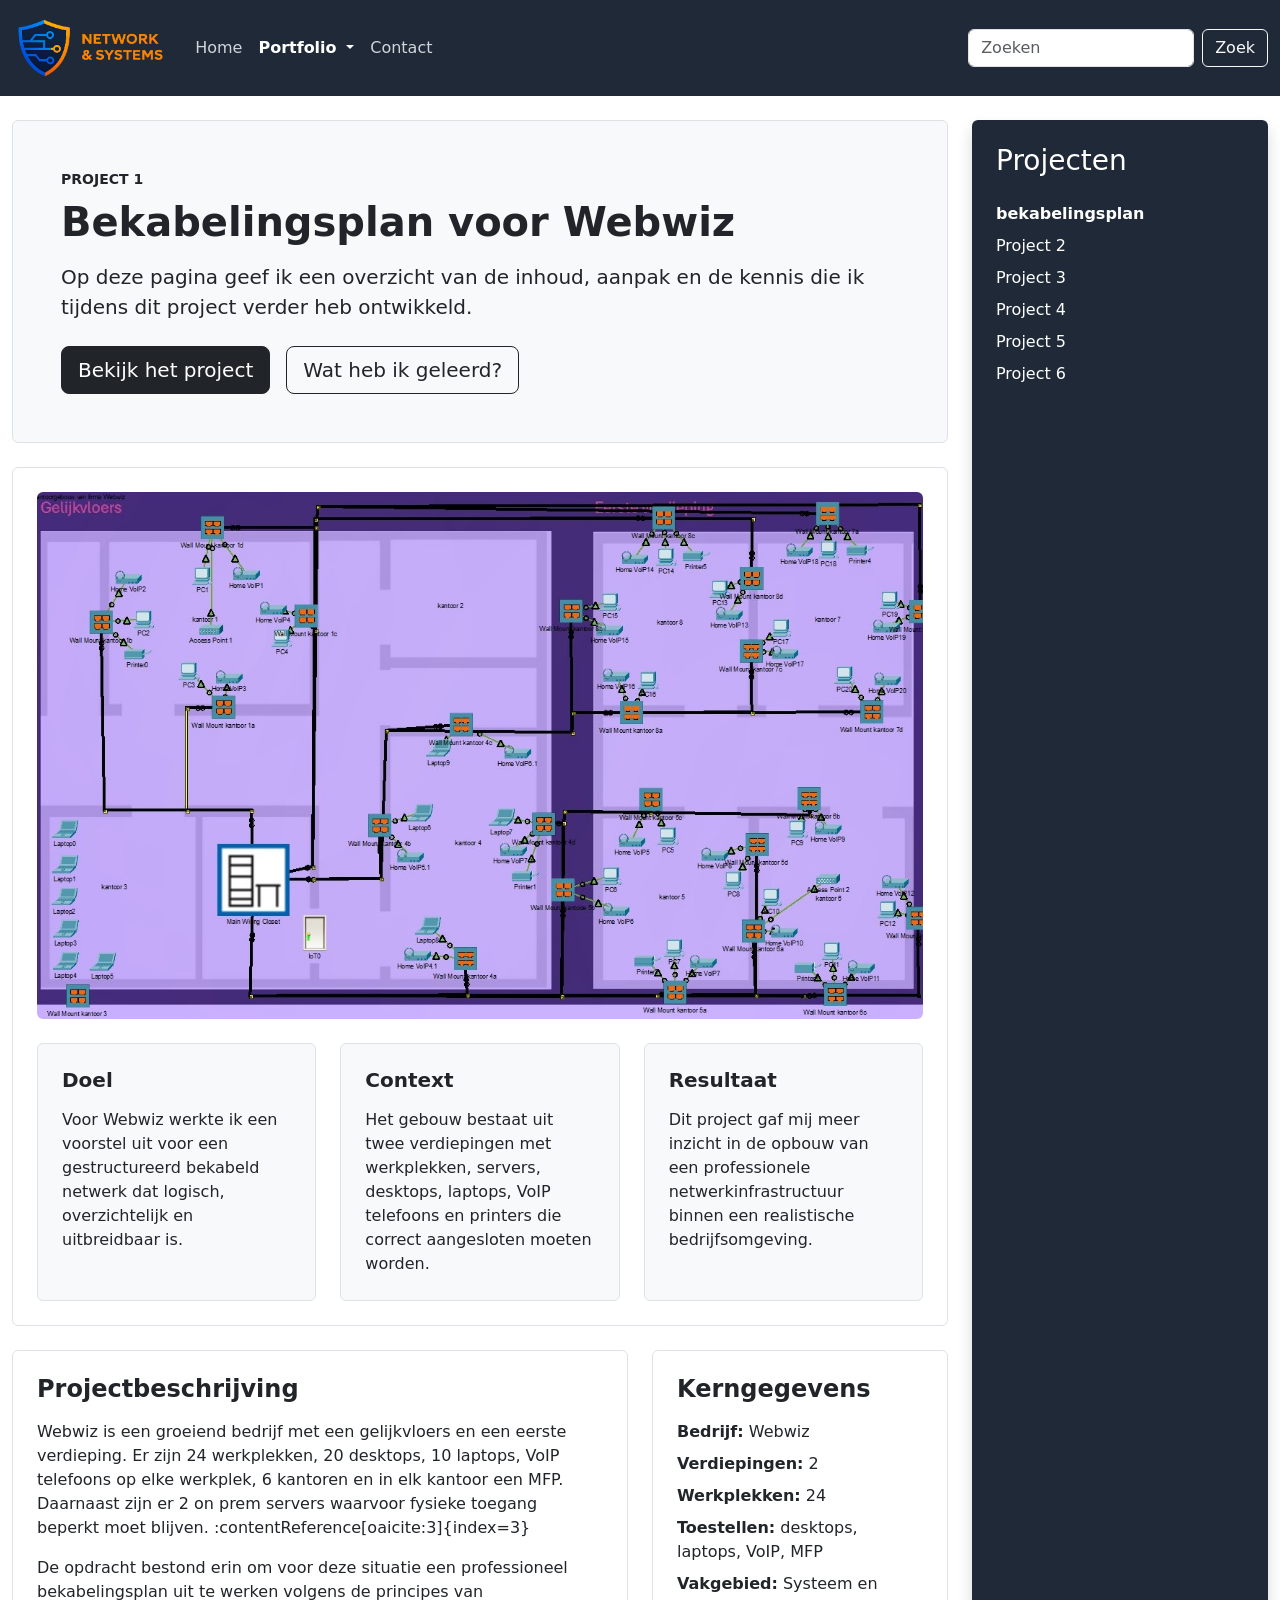
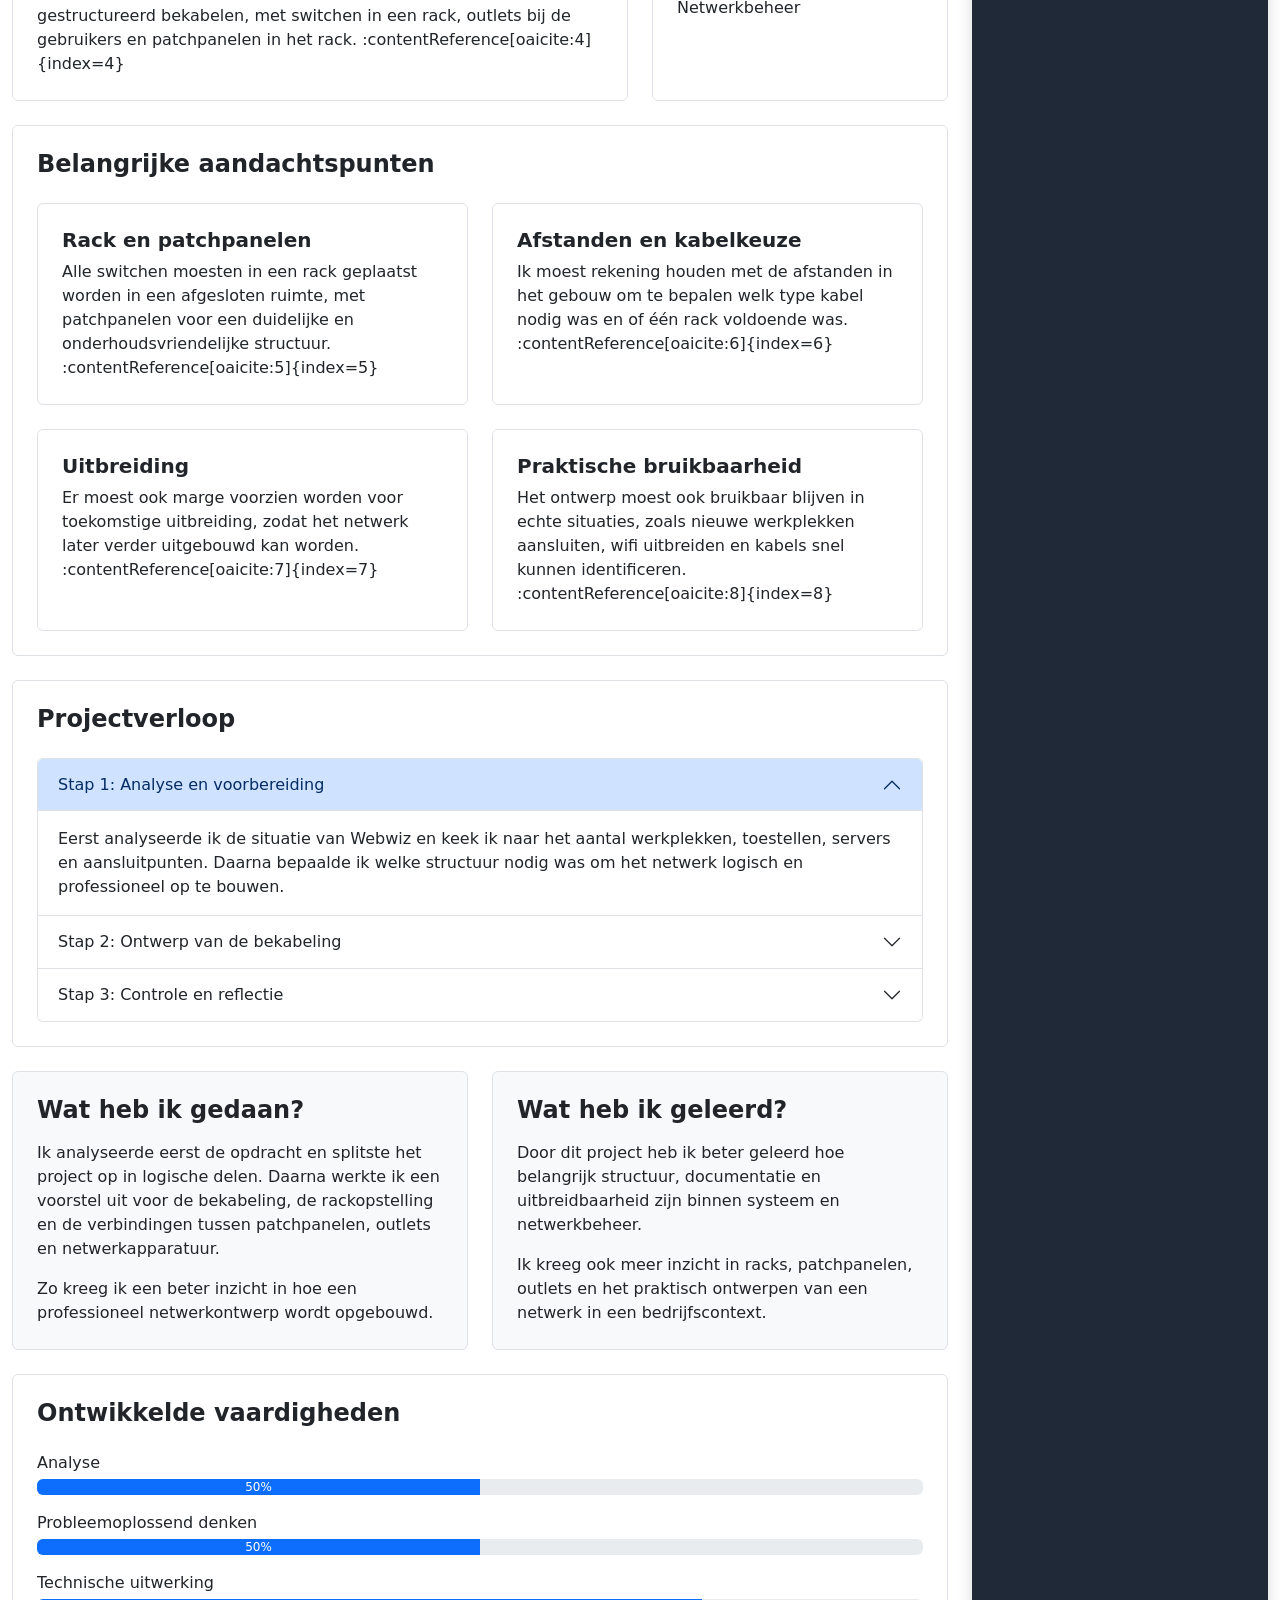
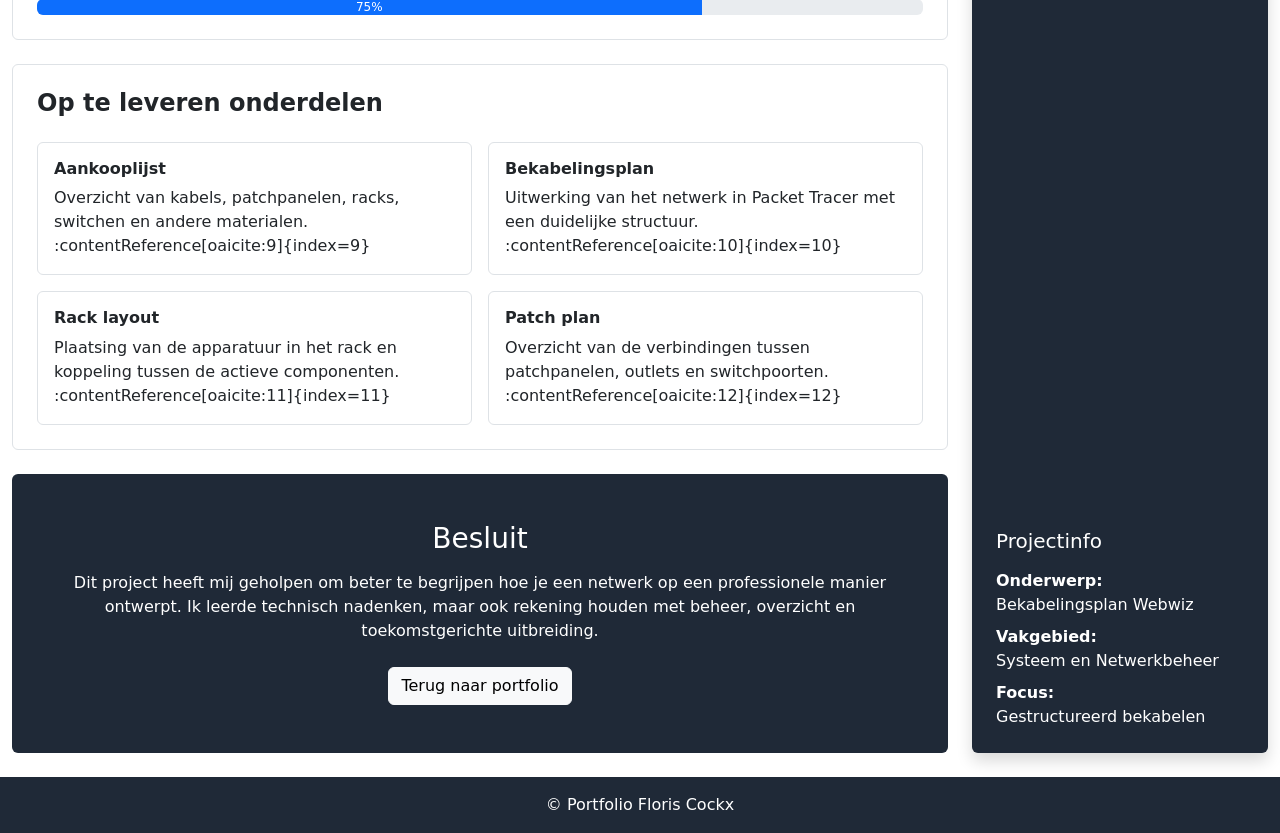
==== bekabelingsplan.html @ a11c2eed "aanpassingen" ====
<!DOCTYPE html>
<html lang="nl-BE">
    
<head>
  <!-- Required meta tags -->
  <meta charset="UTF-8">
  <!-- version egde --> 
  <meta http-equiv="X-UA-Compatible" content="IE=edge">
  <meta name="viewport" content="width=device-width, initial-scale=1.0">
  <title>bekabelingsplan | Portfolio Floris Cockx</title>
  <!--Reset css copy paste-->
  <link rel="stylesheet" href="css/reset.css">
  <!-- Bootstrap CSS -->
  <link href="https://cdn.jsdelivr.net/npm/bootstrap@5.3.3/dist/css/bootstrap.min.css" rel="stylesheet"
    integrity="sha384-QWTKZyjpPEjISv5WaRU9OFeRpok6YctnYmDr5pNlyT2bRjXh0JMhjY6hW+ALEwIH" crossorigin="anonymous">
  <!-- Bootstrap CSS icons: https://icons.getbootstrap.com/#usage -->
  <link rel="stylesheet" href="https://cdn.jsdelivr.net/npm/bootstrap-icons@1.11.3/font/bootstrap-icons.min.css">
  <!-- JavaScript: Bootstrap Bundle with Popper -->
  <script src="https://cdn.jsdelivr.net/npm/bootstrap@5.3.3/dist/js/bootstrap.bundle.min.js"
    integrity="sha384-YvpcrYf0tY3lHB60NNkmXc5s9fDVZLESaAA55NDzOxhy9GkcIdslK1eN7N6jIeHz" crossorigin="anonymous" defer>
  </script>
  <!-- script voor de huidige jaar -->
  <script src="Js/script.js" defer></script>
  <!-- eigen geschreven css voor jouw html-bestand -->
  <link rel="stylesheet" href="css/style.css">
</head>

<body>
  <header>
    <nav class="navbar navbar-expand-lg navbar-dark header-kleur">
      <section class="container-fluid">
        <a class="navbar-brand" href="index.html">
          <img src="assets/images/Logo.png" alt="Logo" height="70">
        </a>

        <button class="navbar-toggler" type="button" data-bs-toggle="collapse" data-bs-target="#hoofdnavigatie"
          aria-controls="hoofdnavigatie" aria-expanded="false" aria-label="Navigatie openen">
          <span class="navbar-toggler-icon"></span>
        </button>

        <section class="collapse navbar-collapse" id="hoofdnavigatie">
          <ul class="navbar-nav me-auto mb-2 mb-lg-0">
            <li class="nav-item">
              <a class="nav-link" href="index.html">Home</a>
            </li>

            <li class="nav-item dropdown">
              <a class="nav-link dropdown-toggle active" href="#" role="button" data-bs-toggle="dropdown"
                aria-expanded="false">
                Portfolio
              </a>
              <ul class="dropdown-menu">
                <li><a class="dropdown-item" href="portfolio.html">Alle projecten</a></li>
                <li><a class="dropdown-item active" aria-current="page" href="bekabelingsplan.html">bekabelingsplan</a></li>
                <li><a class="dropdown-item" href="project2.html">Project 2</a></li>
                <li><a class="dropdown-item" href="project3.html">Project 3</a></li>
                <li><a class="dropdown-item" href="project4.html">Project 4</a></li>
                <li><a class="dropdown-item" href="project5.html">Project 5</a></li>
                <li><a class="dropdown-item" href="project6.html">Project 6</a></li>
              </ul>
            </li>

            <li class="nav-item">
              <a class="nav-link" href="contact.html">Contact</a>
            </li>
          </ul>

          <form class="d-flex mt-3 mt-lg-0" role="search">
            <input class="form-control me-2" type="search" placeholder="Zoeken" aria-label="Zoeken">
            <button class="btn btn-outline-light" type="submit">Zoek</button>
          </form>
        </section>
      </section>
    </nav>
  </header>

  <main class="container-fluid py-4">
    <section class="row g-4 align-items-stretch">

      <section class="col-lg-9">

        <section class="bg-light rounded p-4 p-lg-5 mb-4 border">
          <p class="text-uppercase fw-semibold small mb-2">Project 1</p>
          <h1 class="display-6 fw-bold mb-3">Bekabelingsplan voor Webwiz</h1>
          <p class="lead mb-4">
            Op deze pagina geef ik een overzicht van de inhoud, aanpak en de kennis die ik tijdens dit project verder heb ontwikkeld.
          </p>

          <nav class="d-flex flex-wrap gap-3">
            <a href="#projectoverzicht" class="btn btn-dark btn-lg">Bekijk het project</a>
            <a href="#leerpunten" class="btn btn-outline-dark btn-lg">Wat heb ik geleerd?</a>
          </nav>
        </section>

        <section class="bg-white rounded p-4 mb-4 border" id="projectoverzicht">
          <img src="assets/images/bekabelingsplan.jpg" alt="Bekabelingsplan van project 1"
            class="img-fluid rounded w-100 mb-4 project-foto">

          <section class="row g-4">
            <article class="col-md-4">
              <section class="border rounded p-4 h-100 bg-light">
                <h2 class="h5 fw-bold mb-3">Doel</h2>
                <p class="mb-0">
                  Voor Webwiz werkte ik een voorstel uit voor een gestructureerd bekabeld netwerk dat logisch,
                  overzichtelijk en uitbreidbaar is.
                </p>
              </section>
            </article>

            <article class="col-md-4">
              <section class="border rounded p-4 h-100 bg-light">
                <h2 class="h5 fw-bold mb-3">Context</h2>
                <p class="mb-0">
                  Het gebouw bestaat uit twee verdiepingen met werkplekken, servers, desktops, laptops,
                  VoIP telefoons en printers die correct aangesloten moeten worden.
                </p>
              </section>
            </article>

            <article class="col-md-4">
              <section class="border rounded p-4 h-100 bg-light">
                <h2 class="h5 fw-bold mb-3">Resultaat</h2>
                <p class="mb-0">
                  Dit project gaf mij meer inzicht in de opbouw van een professionele netwerkinfrastructuur
                  binnen een realistische bedrijfsomgeving.
                </p>
              </section>
            </article>
          </section>
        </section>

        <section class="row g-4 mb-4">
          <article class="col-lg-8">
            <section class="bg-white rounded p-4 h-100 border">
              <h2 class="h4 fw-bold mb-3">Projectbeschrijving</h2>
              <p>
                Webwiz is een groeiend bedrijf met een gelijkvloers en een eerste verdieping. Er zijn 24 werkplekken,
                20 desktops, 10 laptops, VoIP telefoons op elke werkplek, 6 kantoren en in elk kantoor een MFP.
                Daarnaast zijn er 2 on prem servers waarvoor fysieke toegang beperkt moet blijven. :contentReference[oaicite:3]{index=3}
              </p>
              <p class="mb-0">
                De opdracht bestond erin om voor deze situatie een professioneel bekabelingsplan uit te werken volgens
                de principes van gestructureerd bekabelen, met switchen in een rack, outlets bij de gebruikers
                en patchpanelen in het rack. :contentReference[oaicite:4]{index=4}
              </p>
            </section>
          </article>

          <article class="col-lg-4">
            <section class="bg-white rounded p-4 h-100 border">
              <h2 class="h4 fw-bold mb-3">Kerngegevens</h2>
              <ul class="list-unstyled mb-0">
                <li class="mb-2"><strong>Bedrijf:</strong> Webwiz</li>
                <li class="mb-2"><strong>Verdiepingen:</strong> 2</li>
                <li class="mb-2"><strong>Werkplekken:</strong> 24</li>
                <li class="mb-2"><strong>Toestellen:</strong> desktops, laptops, VoIP, MFP</li>
                <li class="mb-0"><strong>Vakgebied:</strong> Systeem en Netwerkbeheer</li>
              </ul>
            </section>
          </article>
        </section>

        <section class="bg-white rounded p-4 mb-4 border">
          <h2 class="h4 fw-bold mb-4">Belangrijke aandachtspunten</h2>

          <section class="row g-4">
            <article class="col-md-6">
              <section class="border rounded p-4 h-100">
                <h3 class="h5 fw-bold">Rack en patchpanelen</h3>
                <p class="mb-0">
                  Alle switchen moesten in een rack geplaatst worden in een afgesloten ruimte,
                  met patchpanelen voor een duidelijke en onderhoudsvriendelijke structuur. :contentReference[oaicite:5]{index=5}
                </p>
              </section>
            </article>

            <article class="col-md-6">
              <section class="border rounded p-4 h-100">
                <h3 class="h5 fw-bold">Afstanden en kabelkeuze</h3>
                <p class="mb-0">
                  Ik moest rekening houden met de afstanden in het gebouw om te bepalen welk type kabel nodig was
                  en of één rack voldoende was. :contentReference[oaicite:6]{index=6}
                </p>
              </section>
            </article>

            <article class="col-md-6">
              <section class="border rounded p-4 h-100">
                <h3 class="h5 fw-bold">Uitbreiding</h3>
                <p class="mb-0">
                  Er moest ook marge voorzien worden voor toekomstige uitbreiding,
                  zodat het netwerk later verder uitgebouwd kan worden. :contentReference[oaicite:7]{index=7}
                </p>
              </section>
            </article>

            <article class="col-md-6">
              <section class="border rounded p-4 h-100">
                <h3 class="h5 fw-bold">Praktische bruikbaarheid</h3>
                <p class="mb-0">
                  Het ontwerp moest ook bruikbaar blijven in echte situaties, zoals nieuwe werkplekken aansluiten,
                  wifi uitbreiden en kabels snel kunnen identificeren. :contentReference[oaicite:8]{index=8}
                </p>
              </section>
            </article>
          </section>
        </section>

        <section class="bg-white rounded p-4 mb-4 border">
          <h2 class="h4 fw-bold mb-4">Projectverloop</h2>

          <section class="accordion" id="projectAccordion">
            <section class="accordion-item">
              <h3 class="accordion-header">
                <button class="accordion-button" type="button" data-bs-toggle="collapse" data-bs-target="#stap1"
                  aria-expanded="true" aria-controls="stap1">
                  Stap 1: Analyse en voorbereiding
                </button>
              </h3>
              <section id="stap1" class="accordion-collapse collapse show" data-bs-parent="#projectAccordion">
                <section class="accordion-body">
                  Eerst analyseerde ik de situatie van Webwiz en keek ik naar het aantal werkplekken,
                  toestellen, servers en aansluitpunten. Daarna bepaalde ik welke structuur nodig was
                  om het netwerk logisch en professioneel op te bouwen.
                </section>
              </section>
            </section>

            <section class="accordion-item">
              <h3 class="accordion-header">
                <button class="accordion-button collapsed" type="button" data-bs-toggle="collapse" data-bs-target="#stap2"
                  aria-expanded="false" aria-controls="stap2">
                  Stap 2: Ontwerp van de bekabeling
                </button>
              </h3>
              <section id="stap2" class="accordion-collapse collapse" data-bs-parent="#projectAccordion">
                <section class="accordion-body">
                  In deze fase werkte ik het bekabelingsplan uit met outlets bij de gebruikers,
                  patchpanelen in het rack en een logische indeling van de actieve componenten.
                  Daarbij hield ik rekening met afstanden, kabeltype en uitbreidbaarheid.
                </section>
              </section>
            </section>

            <section class="accordion-item">
              <h3 class="accordion-header">
                <button class="accordion-button collapsed" type="button" data-bs-toggle="collapse" data-bs-target="#stap3"
                  aria-expanded="false" aria-controls="stap3">
                  Stap 3: Controle en reflectie
                </button>
              </h3>
              <section id="stap3" class="accordion-collapse collapse" data-bs-parent="#projectAccordion">
                <section class="accordion-body">
                  Tot slot keek ik kritisch naar de haalbaarheid van het ontwerp:
                  is het netwerk overzichtelijk, eenvoudig te beheren en bruikbaar in een echte werkomgeving?
                  Zo leerde ik verder denken dan alleen de theorie.
                </section>
              </section>
            </section>
          </section>
        </section>

        <section class="row g-4 mb-4">
          <article class="col-md-6">
            <section class="bg-light rounded p-4 h-100 border">
              <h2 class="h4 fw-bold mb-3">Wat heb ik gedaan?</h2>
              <p>
                Ik analyseerde eerst de opdracht en splitste het project op in logische delen.
                Daarna werkte ik een voorstel uit voor de bekabeling, de rackopstelling
                en de verbindingen tussen patchpanelen, outlets en netwerkapparatuur.
              </p>
              <p class="mb-0">
                Zo kreeg ik een beter inzicht in hoe een professioneel netwerkontwerp wordt opgebouwd.
              </p>
            </section>
          </article>

          <article class="col-md-6" id="leerpunten">
            <section class="bg-light rounded p-4 h-100 border">
              <h2 class="h4 fw-bold mb-3">Wat heb ik geleerd?</h2>
              <p>
                Door dit project heb ik beter geleerd hoe belangrijk structuur,
                documentatie en uitbreidbaarheid zijn binnen systeem en netwerkbeheer.
              </p>
              <p class="mb-0">
                Ik kreeg ook meer inzicht in racks, patchpanelen, outlets
                en het praktisch ontwerpen van een netwerk in een bedrijfscontext.
              </p>
            </section>
          </article>
        </section>

        <section class="bg-white rounded p-4 mb-4 border">
          <h2 class="h4 fw-bold mb-4">Ontwikkelde vaardigheden</h2>

          <p class="mb-1">Analyse</p>
          <section class="progress mb-3" role="progressbar" aria-label="Analyse" aria-valuenow="75" aria-valuemin="0" aria-valuemax="100">
            <section class="progress-bar w-50">50%</section>
          </section>

          <p class="mb-1">Probleemoplossend denken</p>
          <section class="progress mb-3" role="progressbar" aria-label="Probleemoplossend denken" aria-valuenow="75" aria-valuemin="0" aria-valuemax="100">
            <section class="progress-bar w-50">50%</section>
          </section>

          <p class="mb-1">Technische uitwerking</p>
          <section class="progress mb-0" role="progressbar" aria-label="Technische uitwerking" aria-valuenow="75" aria-valuemin="0" aria-valuemax="100">
            <section class="progress-bar w-75">75%</section>
          </section>
        </section>

        <section class="bg-white rounded p-4 mb-4 border">
          <h2 class="h4 fw-bold mb-4">Op te leveren onderdelen</h2>

          <section class="row g-3">
            <article class="col-md-6">
              <section class="border rounded p-3 h-100">
                <h3 class="h6 fw-bold mb-2">Aankooplijst</h3>
                <p class="mb-0">Overzicht van kabels, patchpanelen, racks, switchen en andere materialen. :contentReference[oaicite:9]{index=9}</p>
              </section>
            </article>

            <article class="col-md-6">
              <section class="border rounded p-3 h-100">
                <h3 class="h6 fw-bold mb-2">Bekabelingsplan</h3>
                <p class="mb-0">Uitwerking van het netwerk in Packet Tracer met een duidelijke structuur. :contentReference[oaicite:10]{index=10}</p>
              </section>
            </article>

            <article class="col-md-6">
              <section class="border rounded p-3 h-100">
                <h3 class="h6 fw-bold mb-2">Rack layout</h3>
                <p class="mb-0">Plaatsing van de apparatuur in het rack en koppeling tussen de actieve componenten. :contentReference[oaicite:11]{index=11}</p>
              </section>
            </article>

            <article class="col-md-6">
              <section class="border rounded p-3 h-100">
                <h3 class="h6 fw-bold mb-2">Patch plan</h3>
                <p class="mb-0">Overzicht van de verbindingen tussen patchpanelen, outlets en switchpoorten. :contentReference[oaicite:12]{index=12}</p>
              </section>
            </article>
          </section>
        </section>

        <section class="header-kleur text-white rounded p-4 p-lg-5 text-center">
          <h2 class="h3 mb-3">Besluit</h2>
          <p class="mb-4">
            Dit project heeft mij geholpen om beter te begrijpen hoe je een netwerk op een professionele manier ontwerpt.
            Ik leerde technisch nadenken, maar ook rekening houden met beheer, overzicht en toekomstgerichte uitbreiding.
          </p>
          <a href="portfolio.html" class="btn btn-light">Terug naar portfolio</a>
        </section>

      </section>

      <aside class="col-lg-3">
        <section class="header-kleur text-white rounded p-4 h-100 shadow d-flex flex-column">
          <h2 class="h3 mb-4">Projecten</h2>

          <ul class="list-unstyled mb-4">
            <li class="mb-2"><a href="bekabelingsplan.html" class="text-white text-decoration-none fw-bold">bekabelingsplan</a></li>
            <li class="mb-2"><a href="project2.html" class="text-white text-decoration-none">Project 2</a></li>
            <li class="mb-2"><a href="project3.html" class="text-white text-decoration-none">Project 3</a></li>
            <li class="mb-2"><a href="project4.html" class="text-white text-decoration-none">Project 4</a></li>
            <li class="mb-2"><a href="project5.html" class="text-white text-decoration-none">Project 5</a></li>
            <li class="mb-0"><a href="project6.html" class="text-white text-decoration-none">Project 6</a></li>
          </ul>

          <section class="mt-auto">
            <h3 class="h5 mb-3">Projectinfo</h3>
            <p class="mb-2"><strong>Onderwerp:</strong><br>Bekabelingsplan Webwiz</p>
            <p class="mb-2"><strong>Vakgebied:</strong><br>Systeem en Netwerkbeheer</p>
            <p class="mb-0"><strong>Focus:</strong><br>Gestructureerd bekabelen</p>
          </section>
        </section>
      </aside>

    </section>
  </main>

  <footer class="header-kleur text-white text-center py-3">
    <p class="mb-0">&copy; <span id="year"></span> Portfolio Floris Cockx</p>
  </footer>
</body>
</html>
---- css/style.css ----
header{
    position: sticky;
    top: 0;
    z-index: 1000;
}

.header-kleur{
    background-color: #1f2937;
}

.navbar-nav .nav-link{
    color: #d1d5db;
}

.navbar-nav .nav-link:hover{
    color: #f59e0b;
}

.navbar-nav .nav-link.active{
    color: white;
    font-weight: 600;
}

.carousel-foto {
    height: 600px;
    width: 100%;
    object-fit: cover;
}

.card-img-top {
    height: 220px;
    object-fit: cover;
}
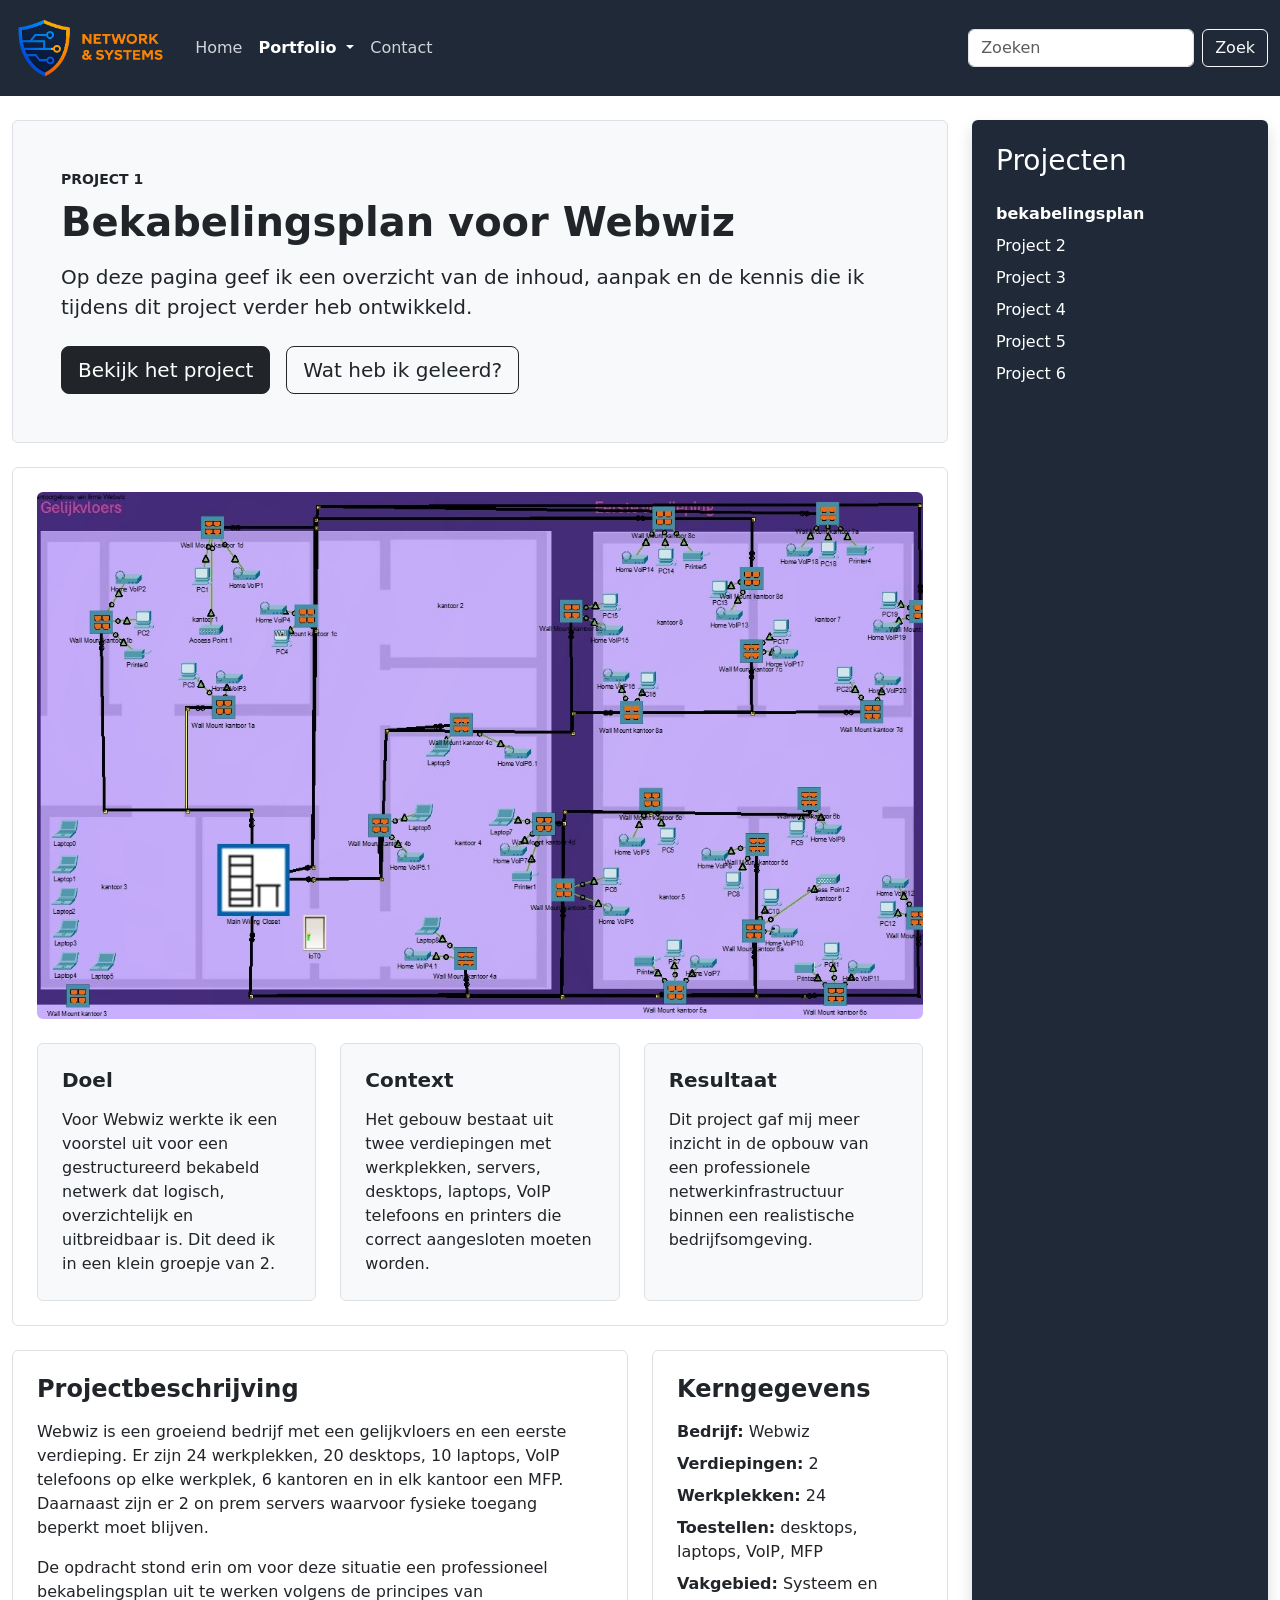
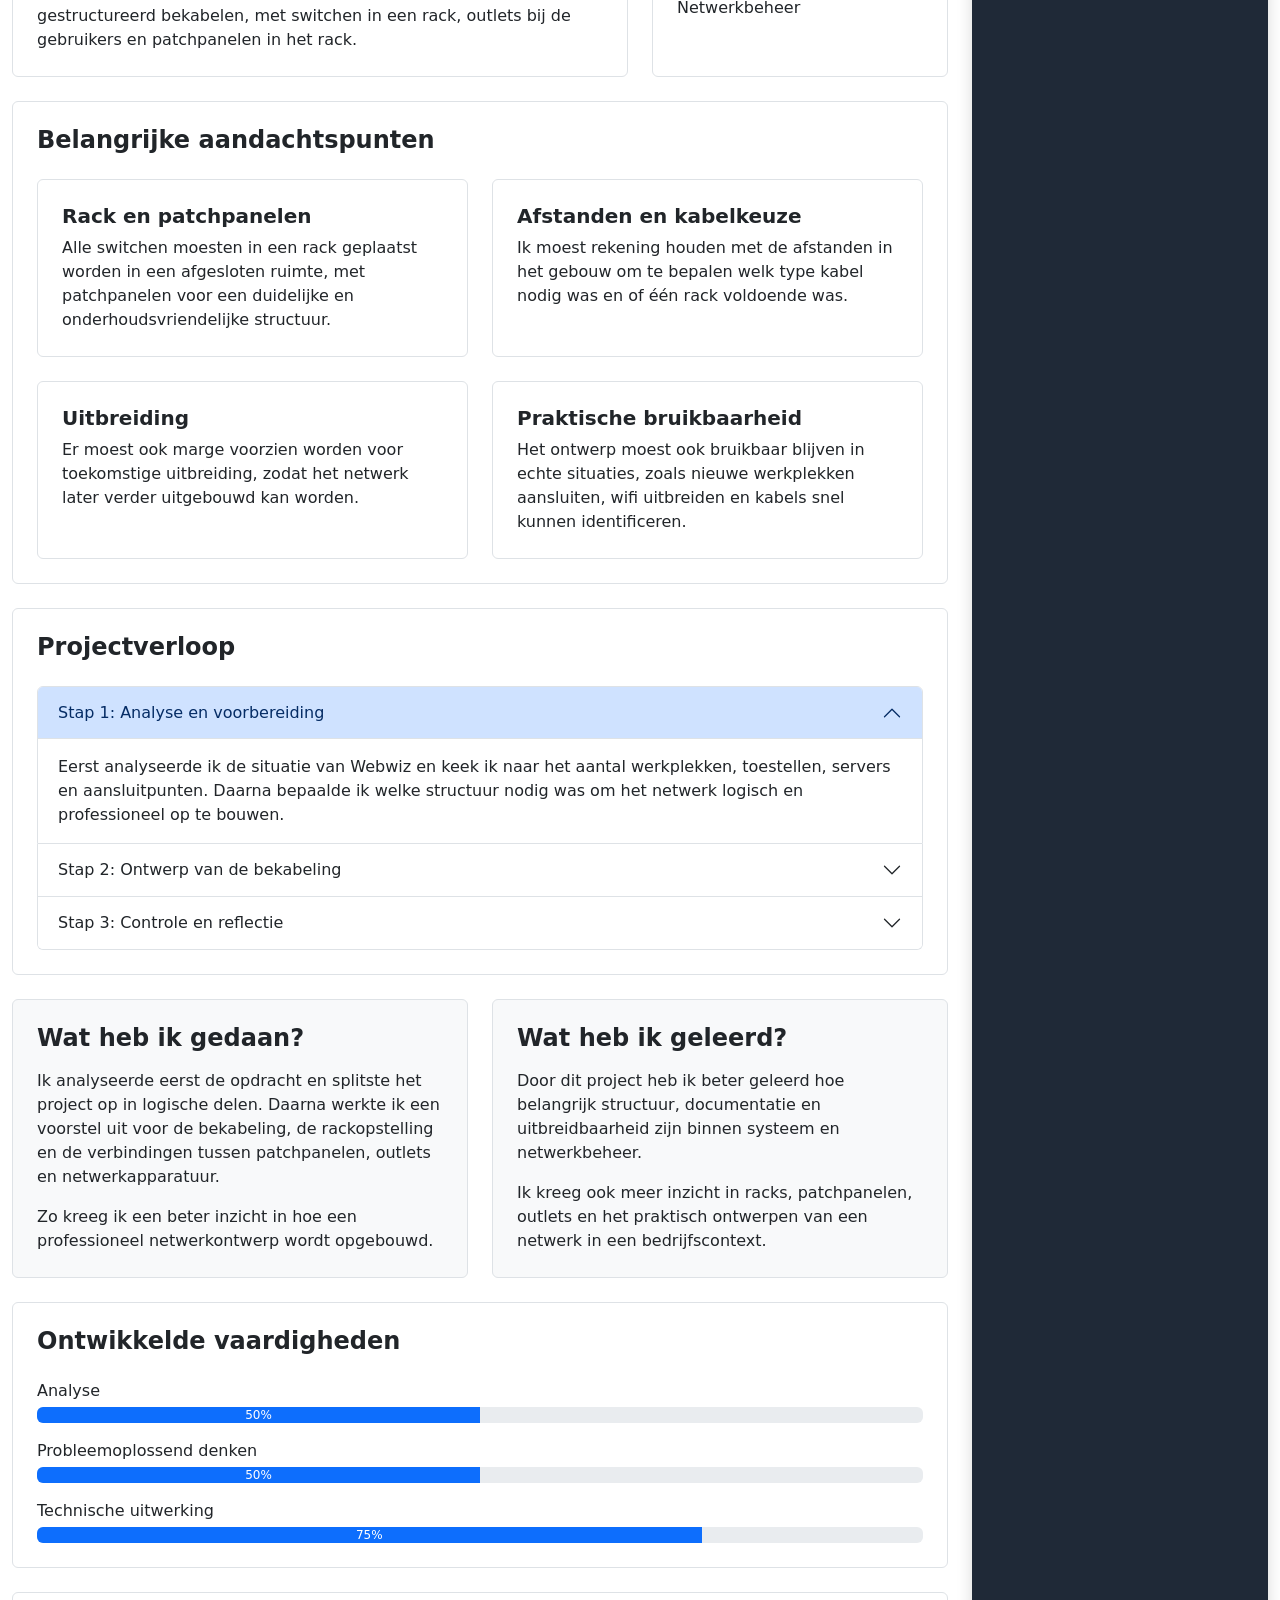
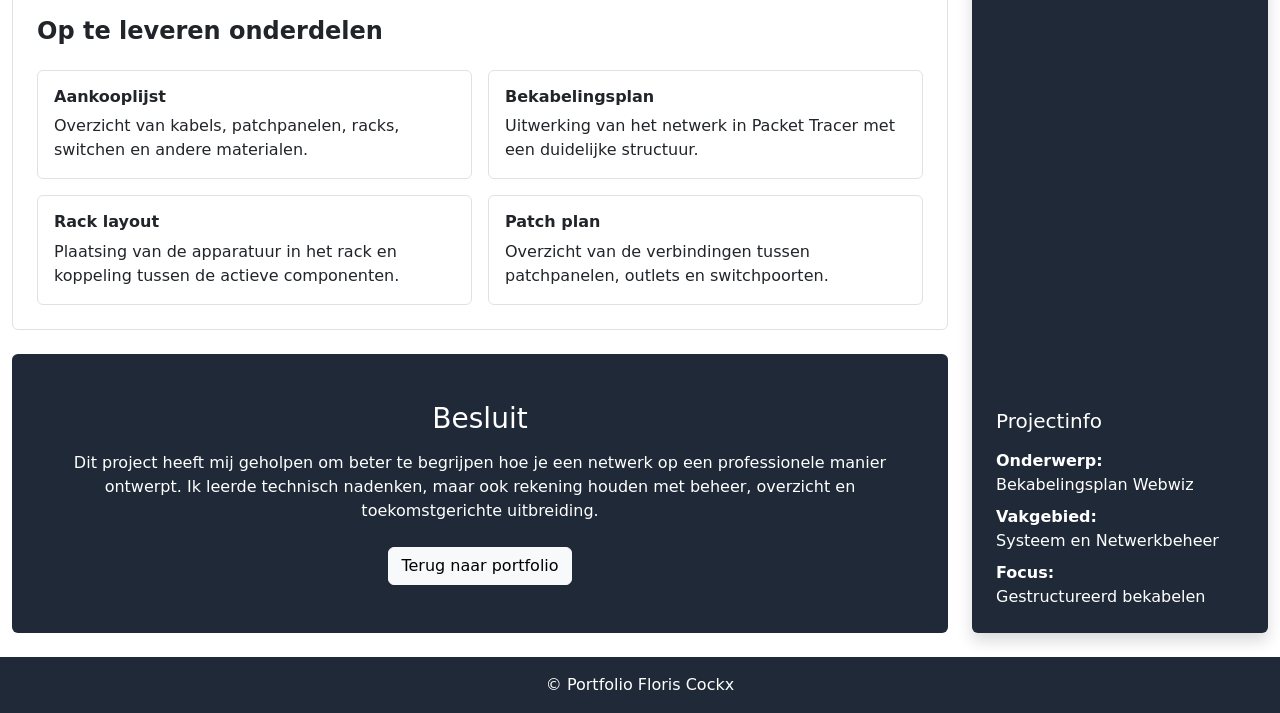
==== commit 1bcf3528: "laatste" ====
--- a/bekabelingsplan.html
+++ b/bekabelingsplan.html
@@ -2,385 +2,385 @@
 <html lang="nl-BE">
     
 <head>
-  <!-- Required meta tags -->
-  <meta charset="UTF-8">
-  <!-- version egde --> 
-  <meta http-equiv="X-UA-Compatible" content="IE=edge">
-  <meta name="viewport" content="width=device-width, initial-scale=1.0">
-  <title>bekabelingsplan | Portfolio Floris Cockx</title>
-  <!--Reset css copy paste-->
-  <link rel="stylesheet" href="css/reset.css">
-  <!-- Bootstrap CSS -->
-  <link href="https://cdn.jsdelivr.net/npm/bootstrap@5.3.3/dist/css/bootstrap.min.css" rel="stylesheet"
-    integrity="sha384-QWTKZyjpPEjISv5WaRU9OFeRpok6YctnYmDr5pNlyT2bRjXh0JMhjY6hW+ALEwIH" crossorigin="anonymous">
-  <!-- Bootstrap CSS icons: https://icons.getbootstrap.com/#usage -->
-  <link rel="stylesheet" href="https://cdn.jsdelivr.net/npm/bootstrap-icons@1.11.3/font/bootstrap-icons.min.css">
-  <!-- JavaScript: Bootstrap Bundle with Popper -->
-  <script src="https://cdn.jsdelivr.net/npm/bootstrap@5.3.3/dist/js/bootstrap.bundle.min.js"
-    integrity="sha384-YvpcrYf0tY3lHB60NNkmXc5s9fDVZLESaAA55NDzOxhy9GkcIdslK1eN7N6jIeHz" crossorigin="anonymous" defer>
-  </script>
-  <!-- script voor de huidige jaar -->
-  <script src="Js/script.js" defer></script>
-  <!-- eigen geschreven css voor jouw html-bestand -->
-  <link rel="stylesheet" href="css/style.css">
+    <!-- Required meta tags -->
+    <meta charset="UTF-8">
+    <!-- version egde --> 
+    <meta http-equiv="X-UA-Compatible" content="IE=edge">
+    <meta name="viewport" content="width=device-width, initial-scale=1.0">
+    <title>bekabelingsplan | Portfolio Floris Cockx</title>
+    <!--Reset css copy paste-->
+    <link rel="stylesheet" href="css/reset.css">
+    <!-- Bootstrap CSS -->
+    <link href="https://cdn.jsdelivr.net/npm/bootstrap@5.3.3/dist/css/bootstrap.min.css" rel="stylesheet"
+      integrity="sha384-QWTKZyjpPEjISv5WaRU9OFeRpok6YctnYmDr5pNlyT2bRjXh0JMhjY6hW+ALEwIH" crossorigin="anonymous">
+    <!-- Bootstrap CSS icons: https://icons.getbootstrap.com/#usage -->
+    <link rel="stylesheet" href="https://cdn.jsdelivr.net/npm/bootstrap-icons@1.11.3/font/bootstrap-icons.min.css">
+    <!-- JavaScript: Bootstrap Bundle with Popper -->
+    <script src="https://cdn.jsdelivr.net/npm/bootstrap@5.3.3/dist/js/bootstrap.bundle.min.js"
+      integrity="sha384-YvpcrYf0tY3lHB60NNkmXc5s9fDVZLESaAA55NDzOxhy9GkcIdslK1eN7N6jIeHz" crossorigin="anonymous" defer>
+    </script>
+    <!-- script voor de huidige jaar -->
+    <script src="Js/script.js" defer></script>
+    <!-- eigen geschreven css voor jouw html-bestand -->
+    <link rel="stylesheet" href="css/style.css">
 </head>
 
 <body>
-  <header>
-    <nav class="navbar navbar-expand-lg navbar-dark header-kleur">
-      <section class="container-fluid">
-        <a class="navbar-brand" href="index.html">
-          <img src="assets/images/Logo.png" alt="Logo" height="70">
-        </a>
-
-        <button class="navbar-toggler" type="button" data-bs-toggle="collapse" data-bs-target="#hoofdnavigatie"
-          aria-controls="hoofdnavigatie" aria-expanded="false" aria-label="Navigatie openen">
-          <span class="navbar-toggler-icon"></span>
-        </button>
-
-        <section class="collapse navbar-collapse" id="hoofdnavigatie">
-          <ul class="navbar-nav me-auto mb-2 mb-lg-0">
-            <li class="nav-item">
-              <a class="nav-link" href="index.html">Home</a>
-            </li>
-
-            <li class="nav-item dropdown">
-              <a class="nav-link dropdown-toggle active" href="#" role="button" data-bs-toggle="dropdown"
-                aria-expanded="false">
-                Portfolio
-              </a>
-              <ul class="dropdown-menu">
-                <li><a class="dropdown-item" href="portfolio.html">Alle projecten</a></li>
-                <li><a class="dropdown-item active" aria-current="page" href="bekabelingsplan.html">bekabelingsplan</a></li>
-                <li><a class="dropdown-item" href="project2.html">Project 2</a></li>
-                <li><a class="dropdown-item" href="project3.html">Project 3</a></li>
-                <li><a class="dropdown-item" href="project4.html">Project 4</a></li>
-                <li><a class="dropdown-item" href="project5.html">Project 5</a></li>
-                <li><a class="dropdown-item" href="project6.html">Project 6</a></li>
-              </ul>
-            </li>
-
-            <li class="nav-item">
-              <a class="nav-link" href="contact.html">Contact</a>
-            </li>
-          </ul>
-
-          <form class="d-flex mt-3 mt-lg-0" role="search">
-            <input class="form-control me-2" type="search" placeholder="Zoeken" aria-label="Zoeken">
-            <button class="btn btn-outline-light" type="submit">Zoek</button>
-          </form>
+    <header>
+      <nav class="navbar navbar-expand-lg navbar-dark header-kleur">
+        <section class="container-fluid">
+          <a class="navbar-brand" href="index.html">
+            <img src="assets/images/Logo.png" alt="Logo" height="70">
+          </a>
+
+          <button class="navbar-toggler" type="button" data-bs-toggle="collapse" data-bs-target="#hoofdnavigatie"
+            aria-controls="hoofdnavigatie" aria-expanded="false" aria-label="Navigatie openen">
+            <span class="navbar-toggler-icon"></span>
+          </button>
+
+          <section class="collapse navbar-collapse" id="hoofdnavigatie">
+            <ul class="navbar-nav me-auto mb-2 mb-lg-0">
+              <li class="nav-item">
+                <a class="nav-link" href="index.html">Home</a>
+              </li>
+
+              <li class="nav-item dropdown">
+                <a class="nav-link dropdown-toggle active" href="#" role="button" data-bs-toggle="dropdown"
+                  aria-expanded="false">
+                  Portfolio
+                </a>
+                <ul class="dropdown-menu">
+                  <li><a class="dropdown-item" href="portfolio.html">Alle projecten</a></li>
+                  <li><a class="dropdown-item active" aria-current="page" href="bekabelingsplan.html">Bekabelingsplan</a></li>
+                  <li><a class="dropdown-item" href="project2.html">Project 2</a></li>
+                  <li><a class="dropdown-item" href="project3.html">Project 3</a></li>
+                  <li><a class="dropdown-item" href="project4.html">Project 4</a></li>
+                  <li><a class="dropdown-item" href="project5.html">Project 5</a></li>
+                  <li><a class="dropdown-item" href="project6.html">Project 6</a></li>
+                </ul>
+              </li>
+
+              <li class="nav-item">
+                <a class="nav-link" href="contact.html">Contact</a>
+              </li>
+            </ul>
+
+            <form class="d-flex mt-3 mt-lg-0" role="search">
+              <input class="form-control me-2" type="search" placeholder="Zoeken" aria-label="Zoeken">
+              <button class="btn btn-outline-light" type="submit">Zoek</button>
+            </form>
+          </section>
         </section>
+      </nav>
+    </header>
+
+    <main class="container-fluid py-4">
+      <section class="row g-4 align-items-stretch">
+
+        <section class="col-lg-9">
+
+          <section class="bg-light rounded p-4 p-lg-5 mb-4 border">
+            <p class="text-uppercase fw-semibold small mb-2">Project 1</p>
+            <h1 class="display-6 fw-bold mb-3">Bekabelingsplan voor Webwiz</h1>
+            <p class="lead mb-4">
+              Op deze pagina geef ik een overzicht van de inhoud, aanpak en de kennis die ik tijdens dit project verder heb ontwikkeld.
+            </p>
+
+            <nav class="d-flex flex-wrap gap-3">
+              <a href="#projectoverzicht" class="btn btn-dark btn-lg">Bekijk het project</a>
+              <a href="#leerpunten" class="btn btn-outline-dark btn-lg">Wat heb ik geleerd?</a>
+            </nav>
+          </section>
+
+          <section class="bg-white rounded p-4 mb-4 border">
+            <img src="assets/images/bekabelingsplan.jpg" alt="Bekabelingsplan"
+              class="img-fluid rounded w-100 mb-4 project-foto">
+
+            <section class="row g-4" id="projectoverzicht">
+              <article class="col-md-4">
+                <section class="border rounded p-4 h-100 bg-light" >
+                  <h2 class="h5 fw-bold mb-3">Doel</h2>
+                  <p class="mb-0">
+                    Voor Webwiz werkte ik een voorstel uit voor een gestructureerd bekabeld netwerk dat logisch,
+                    overzichtelijk en uitbreidbaar is. Dit deed ik in een klein groepje van 2.
+                  </p>
+                </section>
+              </article>
+
+              <article class="col-md-4">
+                <section class="border rounded p-4 h-100 bg-light">
+                  <h2 class="h5 fw-bold mb-3">Context</h2>
+                  <p class="mb-0">
+                    Het gebouw bestaat uit twee verdiepingen met werkplekken, servers, desktops, laptops,
+                    VoIP telefoons en printers die correct aangesloten moeten worden.
+                  </p>
+                </section>
+              </article>
+
+              <article class="col-md-4">
+                <section class="border rounded p-4 h-100 bg-light">
+                  <h2 class="h5 fw-bold mb-3">Resultaat</h2>
+                  <p class="mb-0">
+                    Dit project gaf mij meer inzicht in de opbouw van een professionele netwerkinfrastructuur
+                    binnen een realistische bedrijfsomgeving.
+                  </p>
+                </section>
+              </article>
+            </section>
+          </section>
+
+          <section class="row g-4 mb-4">
+            <article class="col-lg-8">
+              <section class="bg-white rounded p-4 h-100 border">
+                <h2 class="h4 fw-bold mb-3">Projectbeschrijving</h2>
+                <p>
+                  Webwiz is een groeiend bedrijf met een gelijkvloers en een eerste verdieping. Er zijn 24 werkplekken,
+                  20 desktops, 10 laptops, VoIP telefoons op elke werkplek, 6 kantoren en in elk kantoor een MFP.
+                  Daarnaast zijn er 2 on prem servers waarvoor fysieke toegang beperkt moet blijven. 
+                </p>
+                <p class="mb-0">
+                  De opdracht stond erin om voor deze situatie een professioneel bekabelingsplan uit te werken volgens
+                  de principes van gestructureerd bekabelen, met switchen in een rack, outlets bij de gebruikers
+                  en patchpanelen in het rack. 
+                </p>
+              </section>
+            </article>
+
+            <article class="col-lg-4">
+              <section class="bg-white rounded p-4 h-100 border">
+                <h2 class="h4 fw-bold mb-3">Kerngegevens</h2>
+                <ul class="list-unstyled mb-0">
+                  <li class="mb-2"><strong>Bedrijf:</strong> Webwiz</li>
+                  <li class="mb-2"><strong>Verdiepingen:</strong> 2</li>
+                  <li class="mb-2"><strong>Werkplekken:</strong> 24</li>
+                  <li class="mb-2"><strong>Toestellen:</strong> desktops, laptops, VoIP, MFP</li>
+                  <li class="mb-0"><strong>Vakgebied:</strong> Systeem en Netwerkbeheer</li>
+                </ul>
+              </section>
+            </article>
+          </section>
+
+          <section class="bg-white rounded p-4 mb-4 border">
+            <h2 class="h4 fw-bold mb-4">Belangrijke aandachtspunten</h2>
+
+            <section class="row g-4">
+              <article class="col-md-6">
+                <section class="border rounded p-4 h-100">
+                  <h3 class="h5 fw-bold">Rack en patchpanelen</h3>
+                  <p class="mb-0">
+                    Alle switchen moesten in een rack geplaatst worden in een afgesloten ruimte,
+                    met patchpanelen voor een duidelijke en onderhoudsvriendelijke structuur.
+                  </p>
+                </section>
+              </article>
+
+              <article class="col-md-6">
+                <section class="border rounded p-4 h-100">
+                  <h3 class="h5 fw-bold">Afstanden en kabelkeuze</h3>
+                  <p class="mb-0">
+                    Ik moest rekening houden met de afstanden in het gebouw om te bepalen welk type kabel nodig was
+                    en of één rack voldoende was. 
+                  </p>
+                </section>
+              </article>
+
+              <article class="col-md-6">
+                <section class="border rounded p-4 h-100">
+                  <h3 class="h5 fw-bold">Uitbreiding</h3>
+                  <p class="mb-0">
+                    Er moest ook marge voorzien worden voor toekomstige uitbreiding,
+                    zodat het netwerk later verder uitgebouwd kan worden. 
+                  </p>
+                </section>
+              </article>
+
+              <article class="col-md-6">
+                <section class="border rounded p-4 h-100">
+                  <h3 class="h5 fw-bold">Praktische bruikbaarheid</h3>
+                  <p class="mb-0">
+                    Het ontwerp moest ook bruikbaar blijven in echte situaties, zoals nieuwe werkplekken aansluiten,
+                    wifi uitbreiden en kabels snel kunnen identificeren.
+                  </p>
+                </section>
+              </article>
+            </section>
+          </section>
+
+          <section class="bg-white rounded p-4 mb-4 border">
+            <h2 class="h4 fw-bold mb-4">Projectverloop</h2>
+
+            <section class="accordion" id="projectAccordion">
+              <section class="accordion-item">
+                <h3 class="accordion-header">
+                  <button class="accordion-button" type="button" data-bs-toggle="collapse" data-bs-target="#stap1"
+                    aria-expanded="true" aria-controls="stap1">
+                    Stap 1: Analyse en voorbereiding
+                  </button>
+                </h3>
+                <section id="stap1" class="accordion-collapse collapse show" data-bs-parent="#projectAccordion">
+                  <section class="accordion-body">
+                    Eerst analyseerde ik de situatie van Webwiz en keek ik naar het aantal werkplekken,
+                    toestellen, servers en aansluitpunten. Daarna bepaalde ik welke structuur nodig was
+                    om het netwerk logisch en professioneel op te bouwen.
+                  </section>
+                </section>
+              </section>
+
+              <section class="accordion-item">
+                <h3 class="accordion-header">
+                  <button class="accordion-button collapsed" type="button" data-bs-toggle="collapse" data-bs-target="#stap2"
+                    aria-expanded="false" aria-controls="stap2">
+                    Stap 2: Ontwerp van de bekabeling
+                  </button>
+                </h3>
+                <section id="stap2" class="accordion-collapse collapse" data-bs-parent="#projectAccordion">
+                  <section class="accordion-body">
+                    In deze fase werkte ik het bekabelingsplan uit met outlets bij de gebruikers,
+                    patchpanelen in het rack en een logische indeling van de actieve componenten.
+                    Daarbij hield ik rekening met afstanden, kabeltype en uitbreidbaarheid.
+                  </section>
+                </section>
+              </section>
+
+              <section class="accordion-item">
+                <h3 class="accordion-header">
+                  <button class="accordion-button collapsed" type="button" data-bs-toggle="collapse" data-bs-target="#stap3"
+                    aria-expanded="false" aria-controls="stap3">
+                    Stap 3: Controle en reflectie
+                  </button>
+                </h3>
+                <section id="stap3" class="accordion-collapse collapse" data-bs-parent="#projectAccordion">
+                  <section class="accordion-body">
+                    Tot slot keek ik kritisch naar de haalbaarheid van het ontwerp:
+                    is het netwerk overzichtelijk, eenvoudig te beheren en bruikbaar in een echte werkomgeving?
+                    Zo leerde ik verder denken dan alleen de theorie.
+                  </section>
+                </section>
+              </section>
+            </section>
+          </section>
+
+          <section class="row g-4 mb-4">
+            <article class="col-md-6">
+              <section class="bg-light rounded p-4 h-100 border">
+                <h2 class="h4 fw-bold mb-3">Wat heb ik gedaan?</h2>
+                <p>
+                  Ik analyseerde eerst de opdracht en splitste het project op in logische delen.
+                  Daarna werkte ik een voorstel uit voor de bekabeling, de rackopstelling
+                  en de verbindingen tussen patchpanelen, outlets en netwerkapparatuur.
+                </p>
+                <p class="mb-0">
+                  Zo kreeg ik een beter inzicht in hoe een professioneel netwerkontwerp wordt opgebouwd.
+                </p>
+              </section>
+            </article>
+
+            <article class="col-md-6" id="leerpunten">
+              <section class="bg-light rounded p-4 h-100 border">
+                <h2 class="h4 fw-bold mb-3">Wat heb ik geleerd?</h2>
+                <p>
+                  Door dit project heb ik beter geleerd hoe belangrijk structuur,
+                  documentatie en uitbreidbaarheid zijn binnen systeem en netwerkbeheer.
+                </p>
+                <p class="mb-0">
+                  Ik kreeg ook meer inzicht in racks, patchpanelen, outlets
+                  en het praktisch ontwerpen van een netwerk in een bedrijfscontext.
+                </p>
+              </section>
+            </article>
+          </section>
+
+          <section class="bg-white rounded p-4 mb-4 border">
+            <h2 class="h4 fw-bold mb-4">Ontwikkelde vaardigheden</h2>
+
+            <p class="mb-1">Analyse</p>
+            <section class="progress mb-3" role="progressbar" aria-label="Analyse" aria-valuenow="75" aria-valuemin="0" aria-valuemax="100">
+              <section class="progress-bar w-50">50%</section>
+            </section>
+
+            <p class="mb-1">Probleemoplossend denken</p>
+            <section class="progress mb-3" role="progressbar" aria-label="Probleemoplossend denken" aria-valuenow="75" aria-valuemin="0" aria-valuemax="100">
+              <section class="progress-bar w-50">50%</section>
+            </section>
+
+            <p class="mb-1">Technische uitwerking</p>
+            <section class="progress mb-0" role="progressbar" aria-label="Technische uitwerking" aria-valuenow="75" aria-valuemin="0" aria-valuemax="100">
+              <section class="progress-bar w-75">75%</section>
+            </section>
+          </section>
+
+          <section class="bg-white rounded p-4 mb-4 border">
+            <h2 class="h4 fw-bold mb-4">Op te leveren onderdelen</h2>
+
+            <section class="row g-3">
+              <article class="col-md-6">
+                <section class="border rounded p-3 h-100">
+                  <h3 class="h6 fw-bold mb-2">Aankooplijst</h3>
+                  <p class="mb-0">Overzicht van kabels, patchpanelen, racks, switchen en andere materialen.</p>
+                </section>
+              </article>
+
+              <article class="col-md-6">
+                <section class="border rounded p-3 h-100">
+                  <h3 class="h6 fw-bold mb-2">Bekabelingsplan</h3>
+                  <p class="mb-0">Uitwerking van het netwerk in Packet Tracer met een duidelijke structuur.</p>
+                </section>
+              </article>
+
+              <article class="col-md-6">
+                <section class="border rounded p-3 h-100">
+                  <h3 class="h6 fw-bold mb-2">Rack layout</h3>
+                  <p class="mb-0">Plaatsing van de apparatuur in het rack en koppeling tussen de actieve componenten.</p>
+                </section>
+              </article>
+
+              <article class="col-md-6">
+                <section class="border rounded p-3 h-100">
+                  <h3 class="h6 fw-bold mb-2">Patch plan</h3>
+                  <p class="mb-0">Overzicht van de verbindingen tussen patchpanelen, outlets en switchpoorten.</p>
+                </section>
+              </article>
+            </section>
+          </section>
+
+          <section class="header-kleur text-white rounded p-4 p-lg-5 text-center">
+            <h2 class="h3 mb-3">Besluit</h2>
+            <p class="mb-4">
+              Dit project heeft mij geholpen om beter te begrijpen hoe je een netwerk op een professionele manier ontwerpt.
+              Ik leerde technisch nadenken, maar ook rekening houden met beheer, overzicht en toekomstgerichte uitbreiding.
+            </p>
+            <a href="portfolio.html" class="btn btn-light">Terug naar portfolio</a>
+          </section>
+
+        </section>
+
+        <aside class="col-lg-3">
+          <section class="header-kleur text-white rounded p-4 h-100 shadow d-flex flex-column">
+            <h2 class="h3 mb-4">Projecten</h2>
+
+            <ul class="list-unstyled mb-4">
+              <li class="mb-2"><a href="bekabelingsplan.html" class="text-white text-decoration-none fw-bold">bekabelingsplan</a></li>
+              <li class="mb-2"><a href="project2.html" class="text-white text-decoration-none">Project 2</a></li>
+              <li class="mb-2"><a href="project3.html" class="text-white text-decoration-none">Project 3</a></li>
+              <li class="mb-2"><a href="project4.html" class="text-white text-decoration-none">Project 4</a></li>
+              <li class="mb-2"><a href="project5.html" class="text-white text-decoration-none">Project 5</a></li>
+              <li class="mb-0"><a href="project6.html" class="text-white text-decoration-none">Project 6</a></li>
+            </ul>
+
+            <section class="mt-auto">
+              <h3 class="h5 mb-3">Projectinfo</h3>
+              <p class="mb-2"><strong>Onderwerp:</strong><br>Bekabelingsplan Webwiz</p>
+              <p class="mb-2"><strong>Vakgebied:</strong><br>Systeem en Netwerkbeheer</p>
+              <p class="mb-0"><strong>Focus:</strong><br>Gestructureerd bekabelen</p>
+            </section>
+          </section>
+        </aside>
+
       </section>
-    </nav>
-  </header>
-
-  <main class="container-fluid py-4">
-    <section class="row g-4 align-items-stretch">
-
-      <section class="col-lg-9">
-
-        <section class="bg-light rounded p-4 p-lg-5 mb-4 border">
-          <p class="text-uppercase fw-semibold small mb-2">Project 1</p>
-          <h1 class="display-6 fw-bold mb-3">Bekabelingsplan voor Webwiz</h1>
-          <p class="lead mb-4">
-            Op deze pagina geef ik een overzicht van de inhoud, aanpak en de kennis die ik tijdens dit project verder heb ontwikkeld.
-          </p>
-
-          <nav class="d-flex flex-wrap gap-3">
-            <a href="#projectoverzicht" class="btn btn-dark btn-lg">Bekijk het project</a>
-            <a href="#leerpunten" class="btn btn-outline-dark btn-lg">Wat heb ik geleerd?</a>
-          </nav>
-        </section>
-
-        <section class="bg-white rounded p-4 mb-4 border" id="projectoverzicht">
-          <img src="assets/images/bekabelingsplan.jpg" alt="Bekabelingsplan van project 1"
-            class="img-fluid rounded w-100 mb-4 project-foto">
-
-          <section class="row g-4">
-            <article class="col-md-4">
-              <section class="border rounded p-4 h-100 bg-light">
-                <h2 class="h5 fw-bold mb-3">Doel</h2>
-                <p class="mb-0">
-                  Voor Webwiz werkte ik een voorstel uit voor een gestructureerd bekabeld netwerk dat logisch,
-                  overzichtelijk en uitbreidbaar is.
-                </p>
-              </section>
-            </article>
-
-            <article class="col-md-4">
-              <section class="border rounded p-4 h-100 bg-light">
-                <h2 class="h5 fw-bold mb-3">Context</h2>
-                <p class="mb-0">
-                  Het gebouw bestaat uit twee verdiepingen met werkplekken, servers, desktops, laptops,
-                  VoIP telefoons en printers die correct aangesloten moeten worden.
-                </p>
-              </section>
-            </article>
-
-            <article class="col-md-4">
-              <section class="border rounded p-4 h-100 bg-light">
-                <h2 class="h5 fw-bold mb-3">Resultaat</h2>
-                <p class="mb-0">
-                  Dit project gaf mij meer inzicht in de opbouw van een professionele netwerkinfrastructuur
-                  binnen een realistische bedrijfsomgeving.
-                </p>
-              </section>
-            </article>
-          </section>
-        </section>
-
-        <section class="row g-4 mb-4">
-          <article class="col-lg-8">
-            <section class="bg-white rounded p-4 h-100 border">
-              <h2 class="h4 fw-bold mb-3">Projectbeschrijving</h2>
-              <p>
-                Webwiz is een groeiend bedrijf met een gelijkvloers en een eerste verdieping. Er zijn 24 werkplekken,
-                20 desktops, 10 laptops, VoIP telefoons op elke werkplek, 6 kantoren en in elk kantoor een MFP.
-                Daarnaast zijn er 2 on prem servers waarvoor fysieke toegang beperkt moet blijven. :contentReference[oaicite:3]{index=3}
-              </p>
-              <p class="mb-0">
-                De opdracht bestond erin om voor deze situatie een professioneel bekabelingsplan uit te werken volgens
-                de principes van gestructureerd bekabelen, met switchen in een rack, outlets bij de gebruikers
-                en patchpanelen in het rack. :contentReference[oaicite:4]{index=4}
-              </p>
-            </section>
-          </article>
-
-          <article class="col-lg-4">
-            <section class="bg-white rounded p-4 h-100 border">
-              <h2 class="h4 fw-bold mb-3">Kerngegevens</h2>
-              <ul class="list-unstyled mb-0">
-                <li class="mb-2"><strong>Bedrijf:</strong> Webwiz</li>
-                <li class="mb-2"><strong>Verdiepingen:</strong> 2</li>
-                <li class="mb-2"><strong>Werkplekken:</strong> 24</li>
-                <li class="mb-2"><strong>Toestellen:</strong> desktops, laptops, VoIP, MFP</li>
-                <li class="mb-0"><strong>Vakgebied:</strong> Systeem en Netwerkbeheer</li>
-              </ul>
-            </section>
-          </article>
-        </section>
-
-        <section class="bg-white rounded p-4 mb-4 border">
-          <h2 class="h4 fw-bold mb-4">Belangrijke aandachtspunten</h2>
-
-          <section class="row g-4">
-            <article class="col-md-6">
-              <section class="border rounded p-4 h-100">
-                <h3 class="h5 fw-bold">Rack en patchpanelen</h3>
-                <p class="mb-0">
-                  Alle switchen moesten in een rack geplaatst worden in een afgesloten ruimte,
-                  met patchpanelen voor een duidelijke en onderhoudsvriendelijke structuur. :contentReference[oaicite:5]{index=5}
-                </p>
-              </section>
-            </article>
-
-            <article class="col-md-6">
-              <section class="border rounded p-4 h-100">
-                <h3 class="h5 fw-bold">Afstanden en kabelkeuze</h3>
-                <p class="mb-0">
-                  Ik moest rekening houden met de afstanden in het gebouw om te bepalen welk type kabel nodig was
-                  en of één rack voldoende was. :contentReference[oaicite:6]{index=6}
-                </p>
-              </section>
-            </article>
-
-            <article class="col-md-6">
-              <section class="border rounded p-4 h-100">
-                <h3 class="h5 fw-bold">Uitbreiding</h3>
-                <p class="mb-0">
-                  Er moest ook marge voorzien worden voor toekomstige uitbreiding,
-                  zodat het netwerk later verder uitgebouwd kan worden. :contentReference[oaicite:7]{index=7}
-                </p>
-              </section>
-            </article>
-
-            <article class="col-md-6">
-              <section class="border rounded p-4 h-100">
-                <h3 class="h5 fw-bold">Praktische bruikbaarheid</h3>
-                <p class="mb-0">
-                  Het ontwerp moest ook bruikbaar blijven in echte situaties, zoals nieuwe werkplekken aansluiten,
-                  wifi uitbreiden en kabels snel kunnen identificeren. :contentReference[oaicite:8]{index=8}
-                </p>
-              </section>
-            </article>
-          </section>
-        </section>
-
-        <section class="bg-white rounded p-4 mb-4 border">
-          <h2 class="h4 fw-bold mb-4">Projectverloop</h2>
-
-          <section class="accordion" id="projectAccordion">
-            <section class="accordion-item">
-              <h3 class="accordion-header">
-                <button class="accordion-button" type="button" data-bs-toggle="collapse" data-bs-target="#stap1"
-                  aria-expanded="true" aria-controls="stap1">
-                  Stap 1: Analyse en voorbereiding
-                </button>
-              </h3>
-              <section id="stap1" class="accordion-collapse collapse show" data-bs-parent="#projectAccordion">
-                <section class="accordion-body">
-                  Eerst analyseerde ik de situatie van Webwiz en keek ik naar het aantal werkplekken,
-                  toestellen, servers en aansluitpunten. Daarna bepaalde ik welke structuur nodig was
-                  om het netwerk logisch en professioneel op te bouwen.
-                </section>
-              </section>
-            </section>
-
-            <section class="accordion-item">
-              <h3 class="accordion-header">
-                <button class="accordion-button collapsed" type="button" data-bs-toggle="collapse" data-bs-target="#stap2"
-                  aria-expanded="false" aria-controls="stap2">
-                  Stap 2: Ontwerp van de bekabeling
-                </button>
-              </h3>
-              <section id="stap2" class="accordion-collapse collapse" data-bs-parent="#projectAccordion">
-                <section class="accordion-body">
-                  In deze fase werkte ik het bekabelingsplan uit met outlets bij de gebruikers,
-                  patchpanelen in het rack en een logische indeling van de actieve componenten.
-                  Daarbij hield ik rekening met afstanden, kabeltype en uitbreidbaarheid.
-                </section>
-              </section>
-            </section>
-
-            <section class="accordion-item">
-              <h3 class="accordion-header">
-                <button class="accordion-button collapsed" type="button" data-bs-toggle="collapse" data-bs-target="#stap3"
-                  aria-expanded="false" aria-controls="stap3">
-                  Stap 3: Controle en reflectie
-                </button>
-              </h3>
-              <section id="stap3" class="accordion-collapse collapse" data-bs-parent="#projectAccordion">
-                <section class="accordion-body">
-                  Tot slot keek ik kritisch naar de haalbaarheid van het ontwerp:
-                  is het netwerk overzichtelijk, eenvoudig te beheren en bruikbaar in een echte werkomgeving?
-                  Zo leerde ik verder denken dan alleen de theorie.
-                </section>
-              </section>
-            </section>
-          </section>
-        </section>
-
-        <section class="row g-4 mb-4">
-          <article class="col-md-6">
-            <section class="bg-light rounded p-4 h-100 border">
-              <h2 class="h4 fw-bold mb-3">Wat heb ik gedaan?</h2>
-              <p>
-                Ik analyseerde eerst de opdracht en splitste het project op in logische delen.
-                Daarna werkte ik een voorstel uit voor de bekabeling, de rackopstelling
-                en de verbindingen tussen patchpanelen, outlets en netwerkapparatuur.
-              </p>
-              <p class="mb-0">
-                Zo kreeg ik een beter inzicht in hoe een professioneel netwerkontwerp wordt opgebouwd.
-              </p>
-            </section>
-          </article>
-
-          <article class="col-md-6" id="leerpunten">
-            <section class="bg-light rounded p-4 h-100 border">
-              <h2 class="h4 fw-bold mb-3">Wat heb ik geleerd?</h2>
-              <p>
-                Door dit project heb ik beter geleerd hoe belangrijk structuur,
-                documentatie en uitbreidbaarheid zijn binnen systeem en netwerkbeheer.
-              </p>
-              <p class="mb-0">
-                Ik kreeg ook meer inzicht in racks, patchpanelen, outlets
-                en het praktisch ontwerpen van een netwerk in een bedrijfscontext.
-              </p>
-            </section>
-          </article>
-        </section>
-
-        <section class="bg-white rounded p-4 mb-4 border">
-          <h2 class="h4 fw-bold mb-4">Ontwikkelde vaardigheden</h2>
-
-          <p class="mb-1">Analyse</p>
-          <section class="progress mb-3" role="progressbar" aria-label="Analyse" aria-valuenow="75" aria-valuemin="0" aria-valuemax="100">
-            <section class="progress-bar w-50">50%</section>
-          </section>
-
-          <p class="mb-1">Probleemoplossend denken</p>
-          <section class="progress mb-3" role="progressbar" aria-label="Probleemoplossend denken" aria-valuenow="75" aria-valuemin="0" aria-valuemax="100">
-            <section class="progress-bar w-50">50%</section>
-          </section>
-
-          <p class="mb-1">Technische uitwerking</p>
-          <section class="progress mb-0" role="progressbar" aria-label="Technische uitwerking" aria-valuenow="75" aria-valuemin="0" aria-valuemax="100">
-            <section class="progress-bar w-75">75%</section>
-          </section>
-        </section>
-
-        <section class="bg-white rounded p-4 mb-4 border">
-          <h2 class="h4 fw-bold mb-4">Op te leveren onderdelen</h2>
-
-          <section class="row g-3">
-            <article class="col-md-6">
-              <section class="border rounded p-3 h-100">
-                <h3 class="h6 fw-bold mb-2">Aankooplijst</h3>
-                <p class="mb-0">Overzicht van kabels, patchpanelen, racks, switchen en andere materialen. :contentReference[oaicite:9]{index=9}</p>
-              </section>
-            </article>
-
-            <article class="col-md-6">
-              <section class="border rounded p-3 h-100">
-                <h3 class="h6 fw-bold mb-2">Bekabelingsplan</h3>
-                <p class="mb-0">Uitwerking van het netwerk in Packet Tracer met een duidelijke structuur. :contentReference[oaicite:10]{index=10}</p>
-              </section>
-            </article>
-
-            <article class="col-md-6">
-              <section class="border rounded p-3 h-100">
-                <h3 class="h6 fw-bold mb-2">Rack layout</h3>
-                <p class="mb-0">Plaatsing van de apparatuur in het rack en koppeling tussen de actieve componenten. :contentReference[oaicite:11]{index=11}</p>
-              </section>
-            </article>
-
-            <article class="col-md-6">
-              <section class="border rounded p-3 h-100">
-                <h3 class="h6 fw-bold mb-2">Patch plan</h3>
-                <p class="mb-0">Overzicht van de verbindingen tussen patchpanelen, outlets en switchpoorten. :contentReference[oaicite:12]{index=12}</p>
-              </section>
-            </article>
-          </section>
-        </section>
-
-        <section class="header-kleur text-white rounded p-4 p-lg-5 text-center">
-          <h2 class="h3 mb-3">Besluit</h2>
-          <p class="mb-4">
-            Dit project heeft mij geholpen om beter te begrijpen hoe je een netwerk op een professionele manier ontwerpt.
-            Ik leerde technisch nadenken, maar ook rekening houden met beheer, overzicht en toekomstgerichte uitbreiding.
-          </p>
-          <a href="portfolio.html" class="btn btn-light">Terug naar portfolio</a>
-        </section>
-
-      </section>
-
-      <aside class="col-lg-3">
-        <section class="header-kleur text-white rounded p-4 h-100 shadow d-flex flex-column">
-          <h2 class="h3 mb-4">Projecten</h2>
-
-          <ul class="list-unstyled mb-4">
-            <li class="mb-2"><a href="bekabelingsplan.html" class="text-white text-decoration-none fw-bold">bekabelingsplan</a></li>
-            <li class="mb-2"><a href="project2.html" class="text-white text-decoration-none">Project 2</a></li>
-            <li class="mb-2"><a href="project3.html" class="text-white text-decoration-none">Project 3</a></li>
-            <li class="mb-2"><a href="project4.html" class="text-white text-decoration-none">Project 4</a></li>
-            <li class="mb-2"><a href="project5.html" class="text-white text-decoration-none">Project 5</a></li>
-            <li class="mb-0"><a href="project6.html" class="text-white text-decoration-none">Project 6</a></li>
-          </ul>
-
-          <section class="mt-auto">
-            <h3 class="h5 mb-3">Projectinfo</h3>
-            <p class="mb-2"><strong>Onderwerp:</strong><br>Bekabelingsplan Webwiz</p>
-            <p class="mb-2"><strong>Vakgebied:</strong><br>Systeem en Netwerkbeheer</p>
-            <p class="mb-0"><strong>Focus:</strong><br>Gestructureerd bekabelen</p>
-          </section>
-        </section>
-      </aside>
-
-    </section>
-  </main>
-
-  <footer class="header-kleur text-white text-center py-3">
-    <p class="mb-0">&copy; <span id="year"></span> Portfolio Floris Cockx</p>
-  </footer>
+    </main>
+
+    <footer class="header-kleur text-white text-center py-3">
+      <p class="mb-0">&copy; <span id="year"></span> Portfolio Floris Cockx</p>
+    </footer>
 </body>
 </html>
--- a/css/style.css
+++ b/css/style.css
@@ -32,4 +32,10 @@
     object-fit: cover;
 }
 
+#leerpunten {
+    scroll-margin-top: 120px;
+}
 
+#projectoverzicht {
+    scroll-margin-top: 120px;
+}
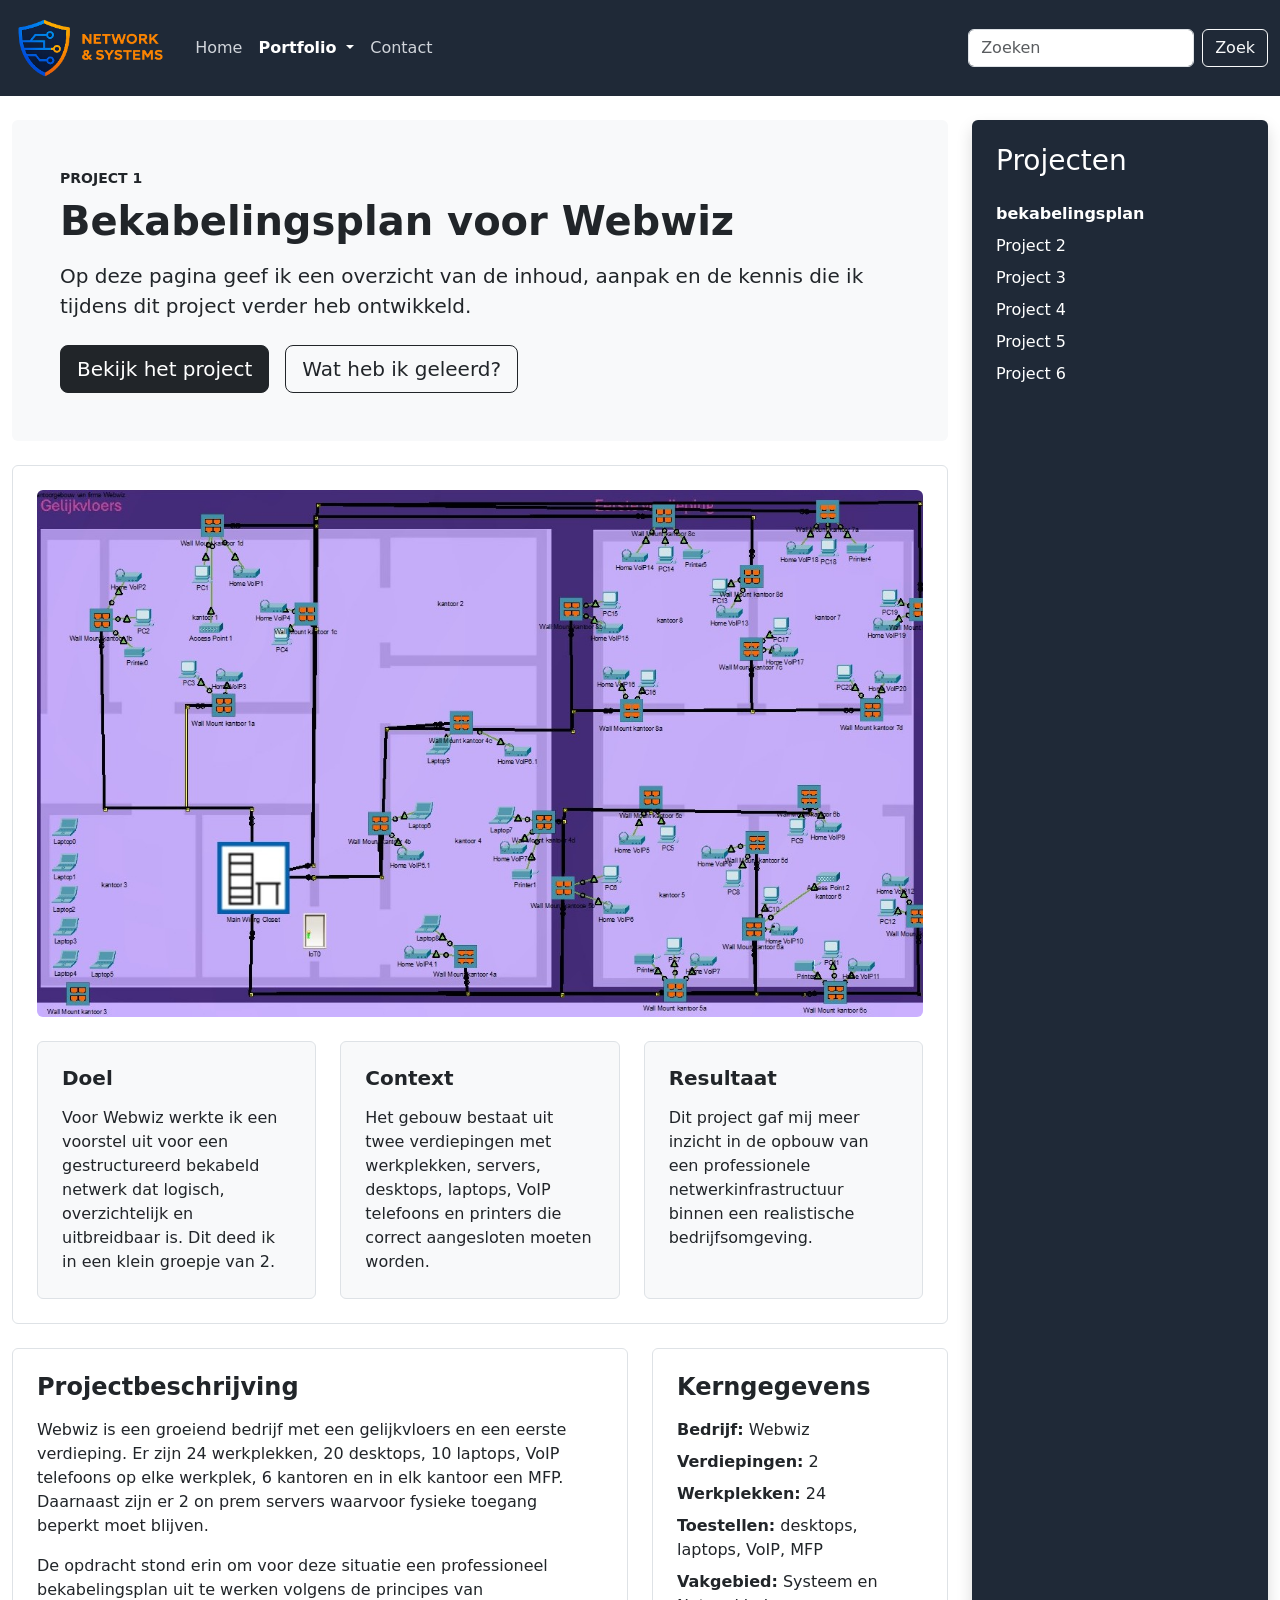
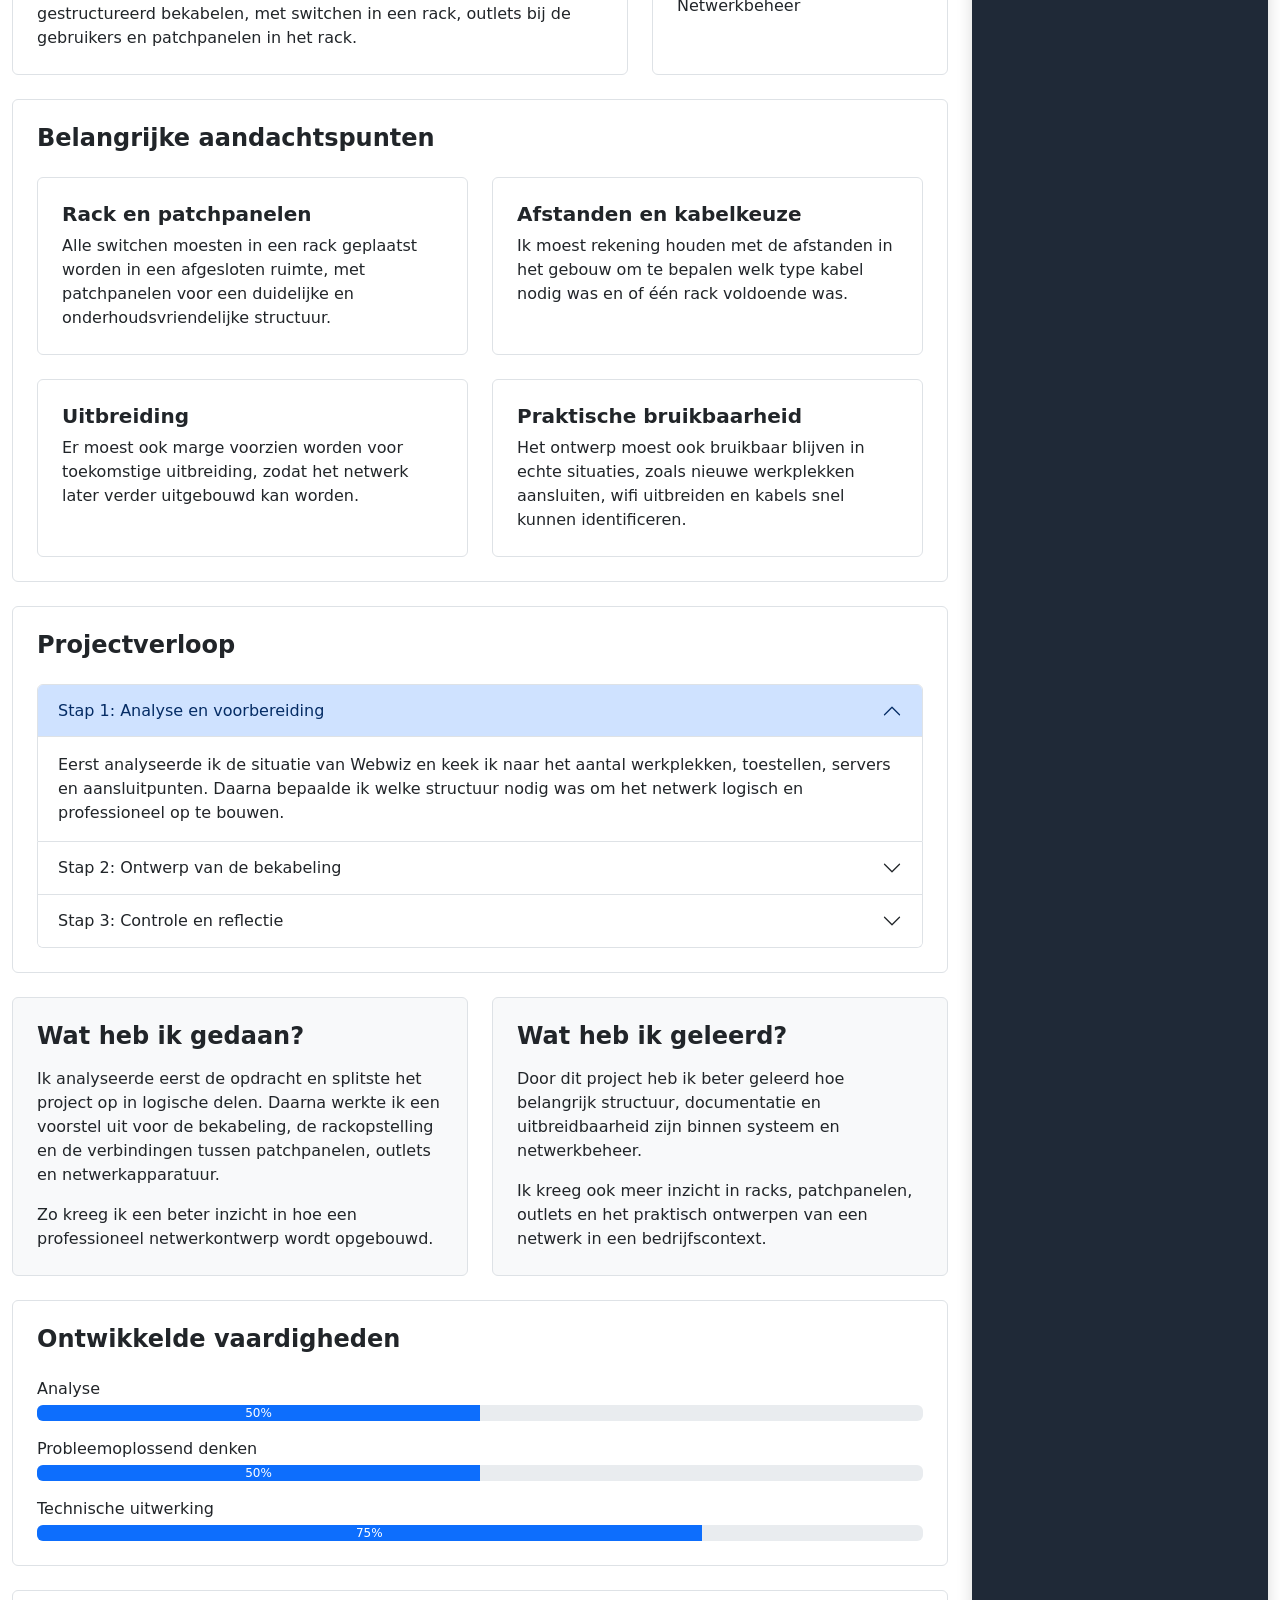
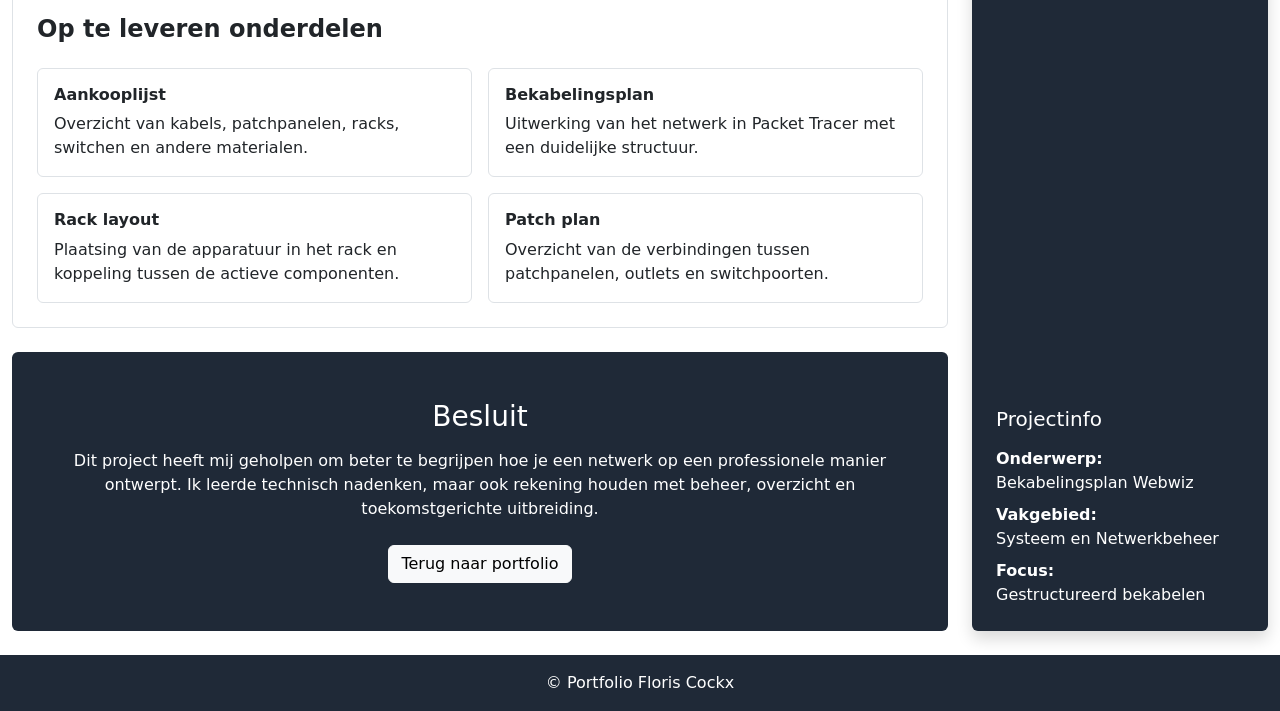
==== commit 6bf1e7cc: "t" ====
--- a/bekabelingsplan.html
+++ b/bekabelingsplan.html
@@ -79,7 +79,7 @@
 
         <section class="col-lg-9">
 
-          <section class="bg-light rounded p-4 p-lg-5 mb-4 border">
+          <section class="bg-light rounded p-4 p-lg-5 mb-4">
             <p class="text-uppercase fw-semibold small mb-2">Project 1</p>
             <h1 class="display-6 fw-bold mb-3">Bekabelingsplan voor Webwiz</h1>
             <p class="lead mb-4">
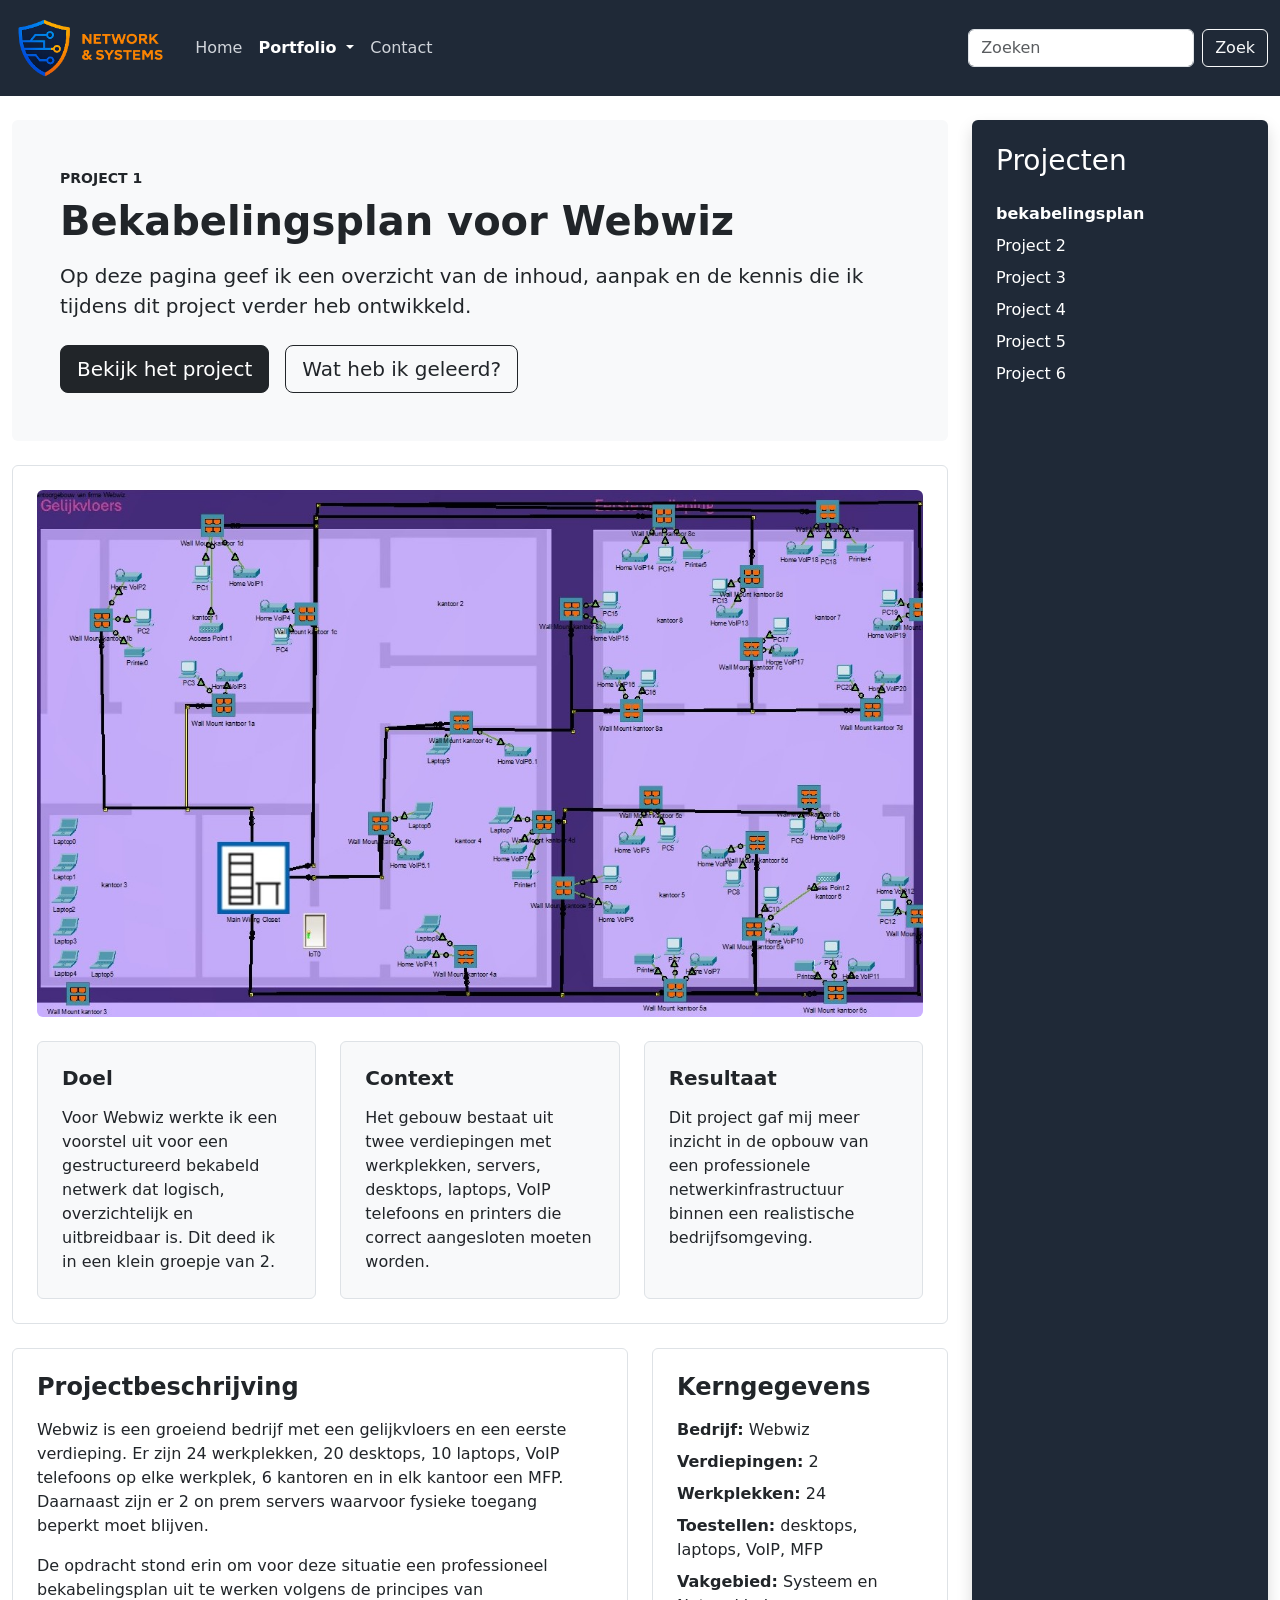
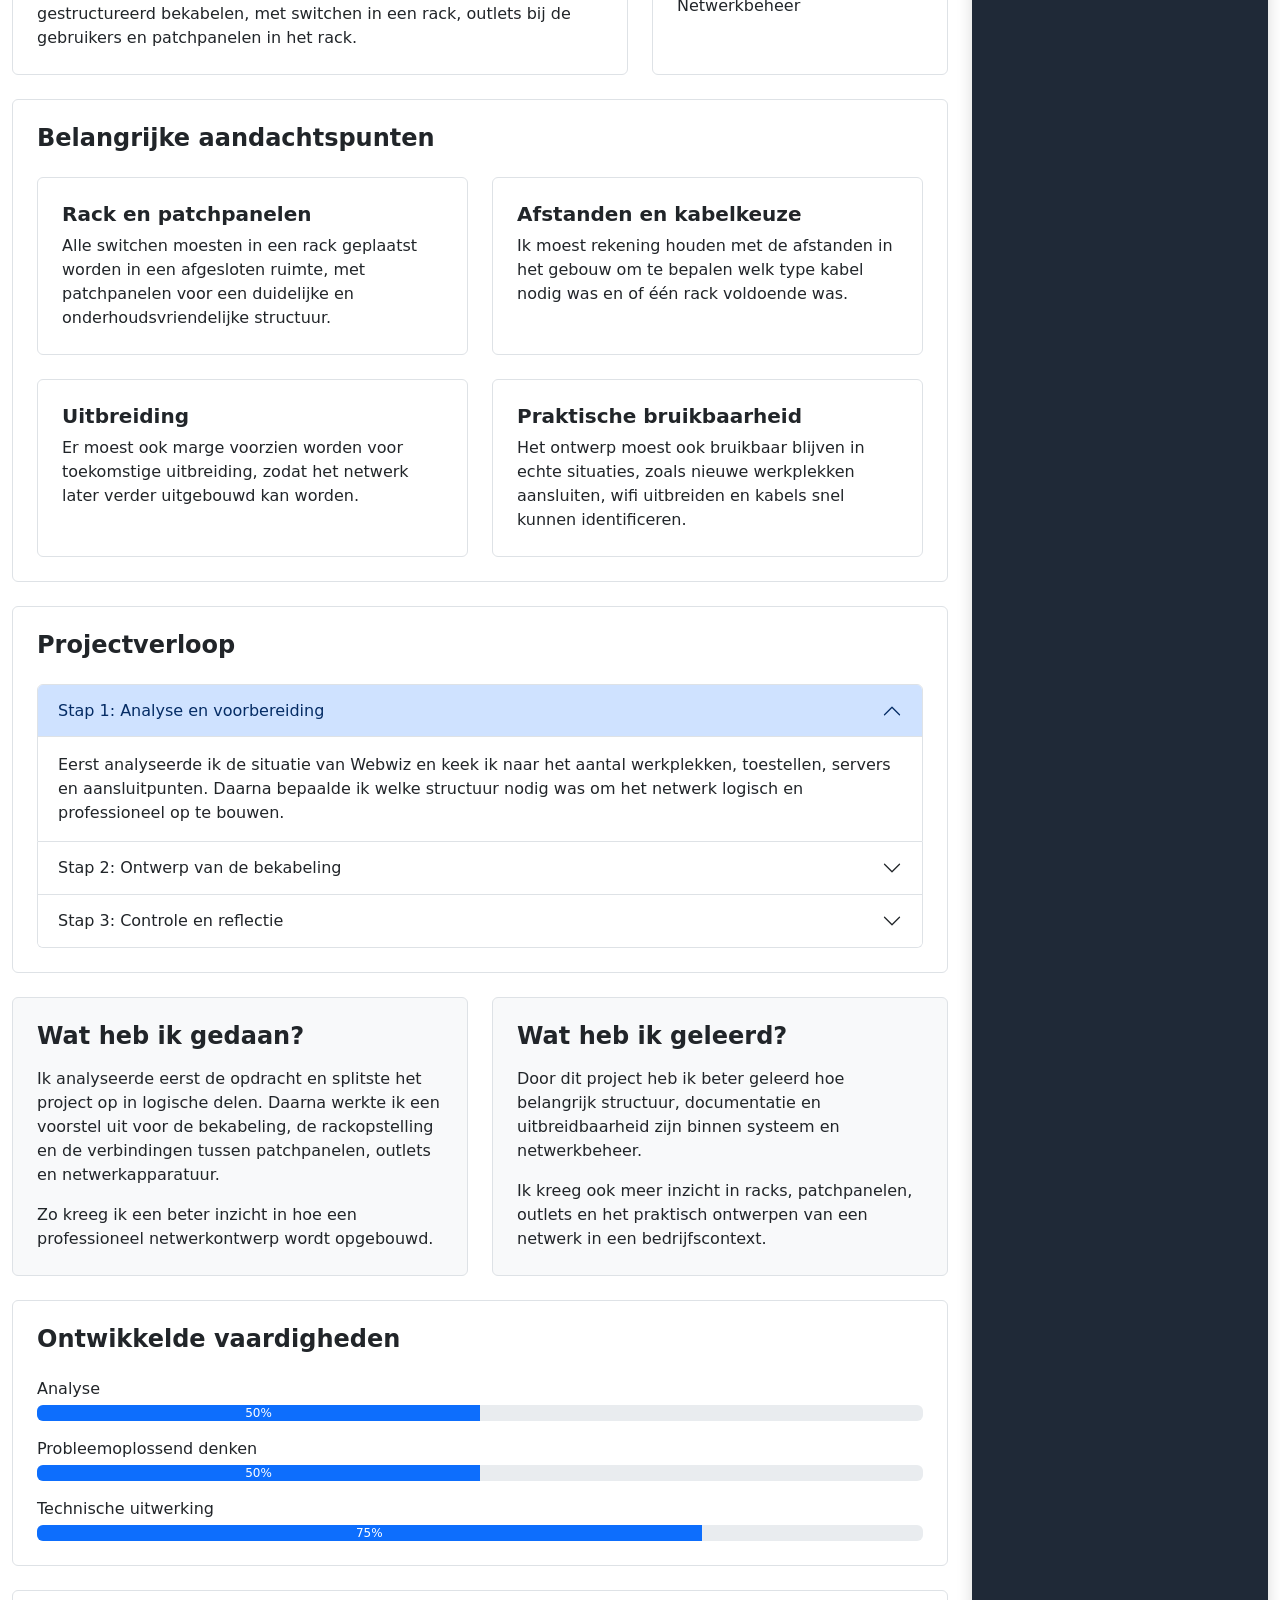
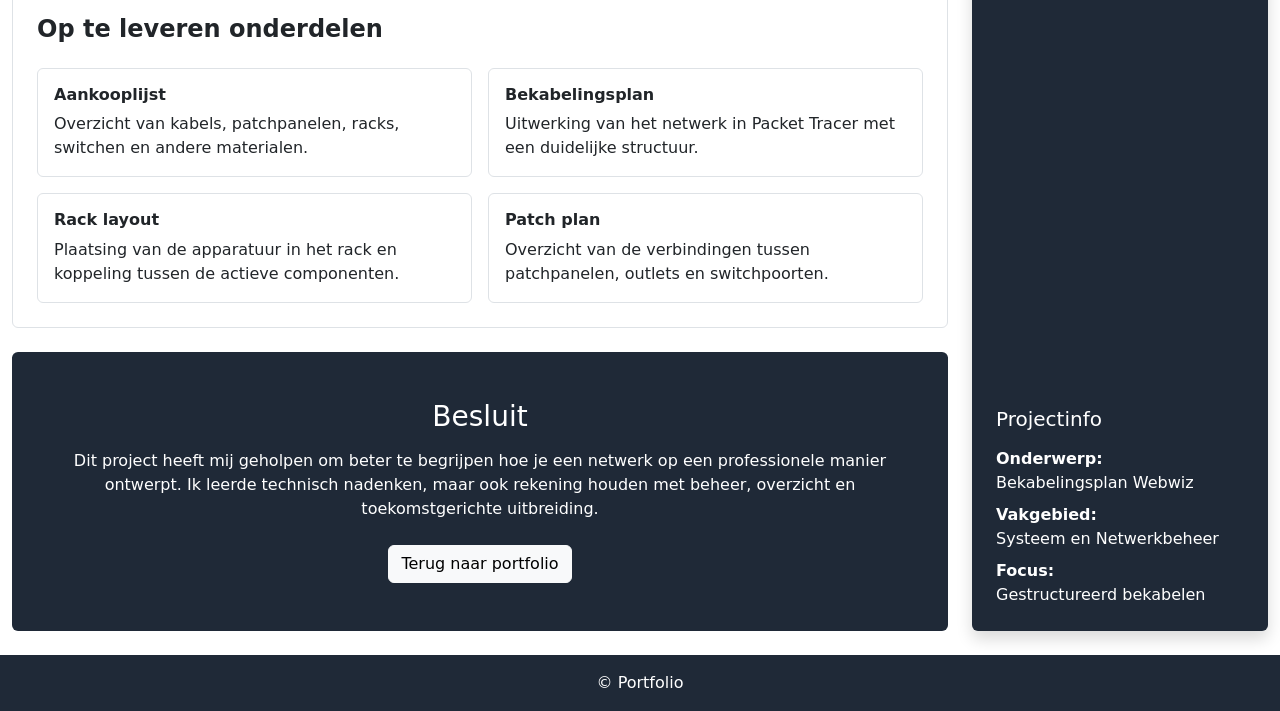
==== commit 1adfb892: "d" ====
--- a/bekabelingsplan.html
+++ b/bekabelingsplan.html
@@ -380,7 +380,7 @@
     </main>
 
     <footer class="header-kleur text-white text-center py-3">
-      <p class="mb-0">&copy; <span id="year"></span> Portfolio Floris Cockx</p>
+      <p class="mb-0">&copy; <span id="year"></span> Portfolio</p>
     </footer>
 </body>
 </html>
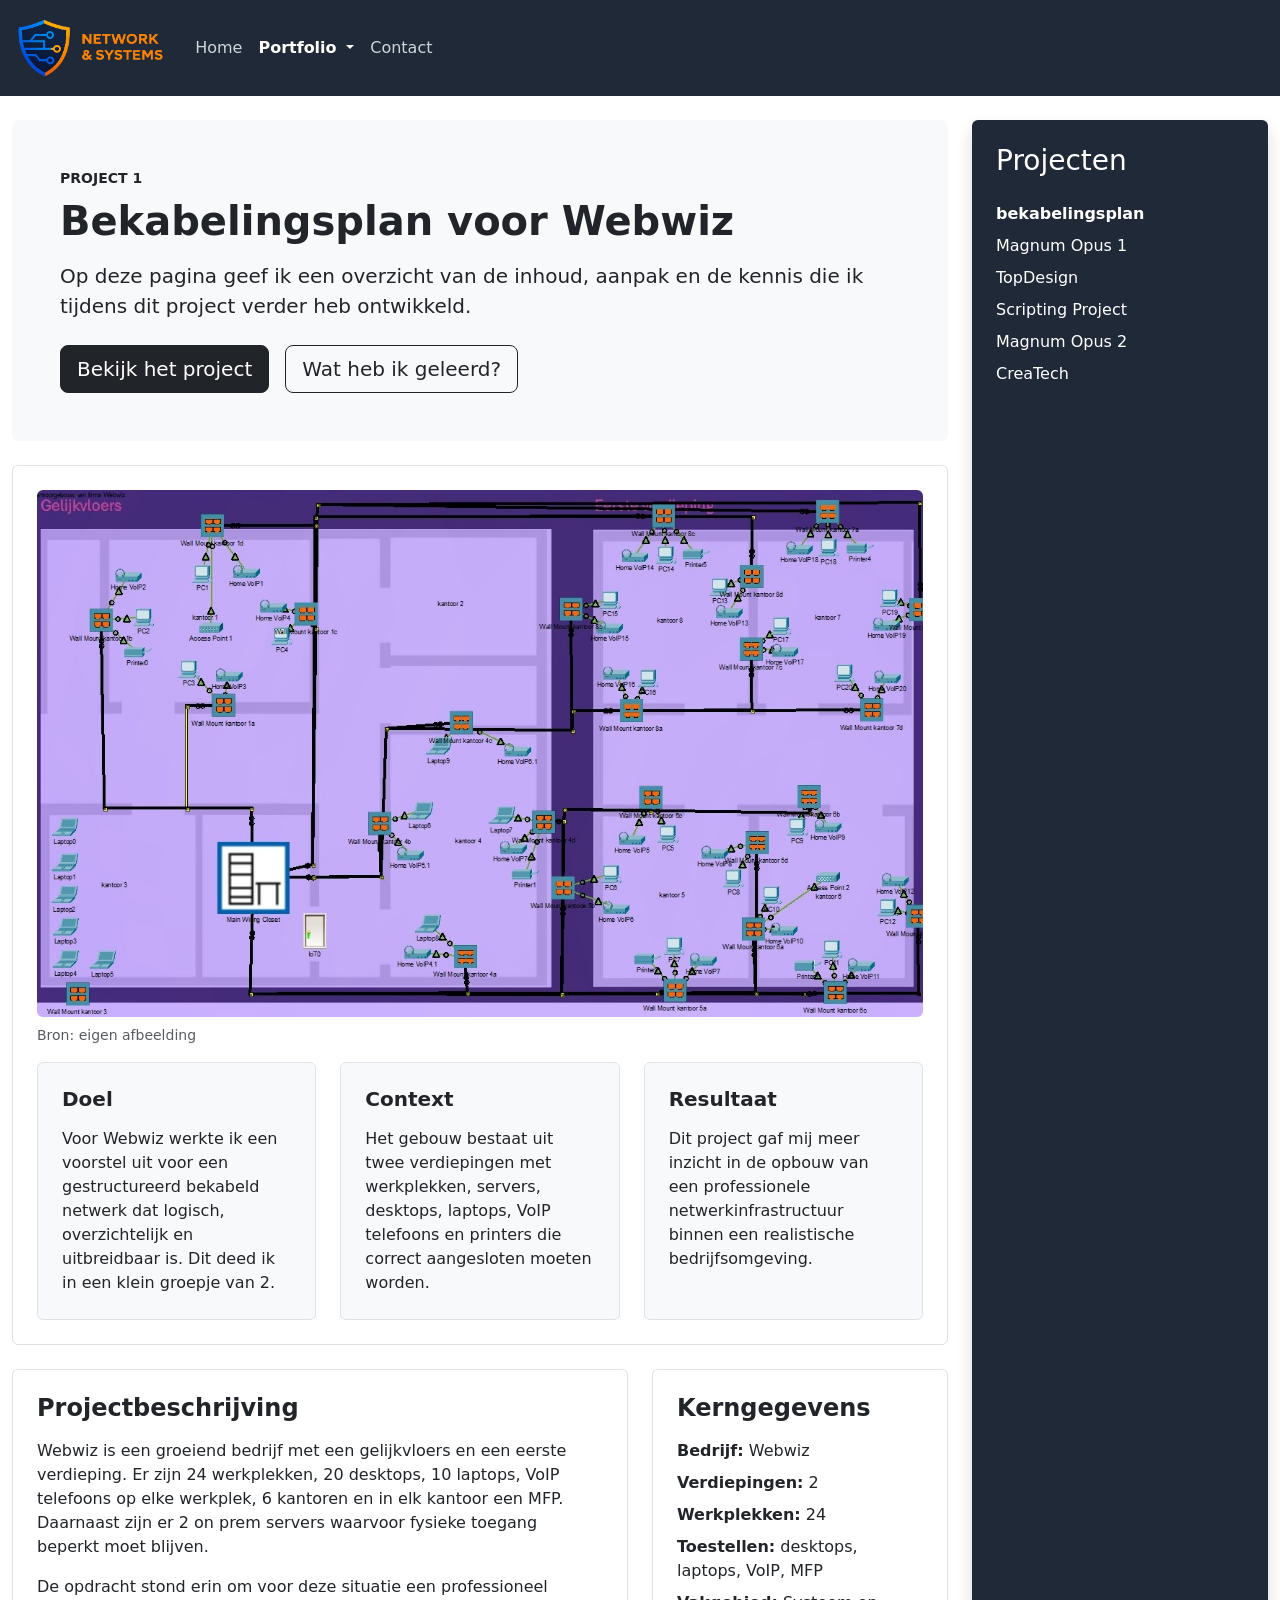
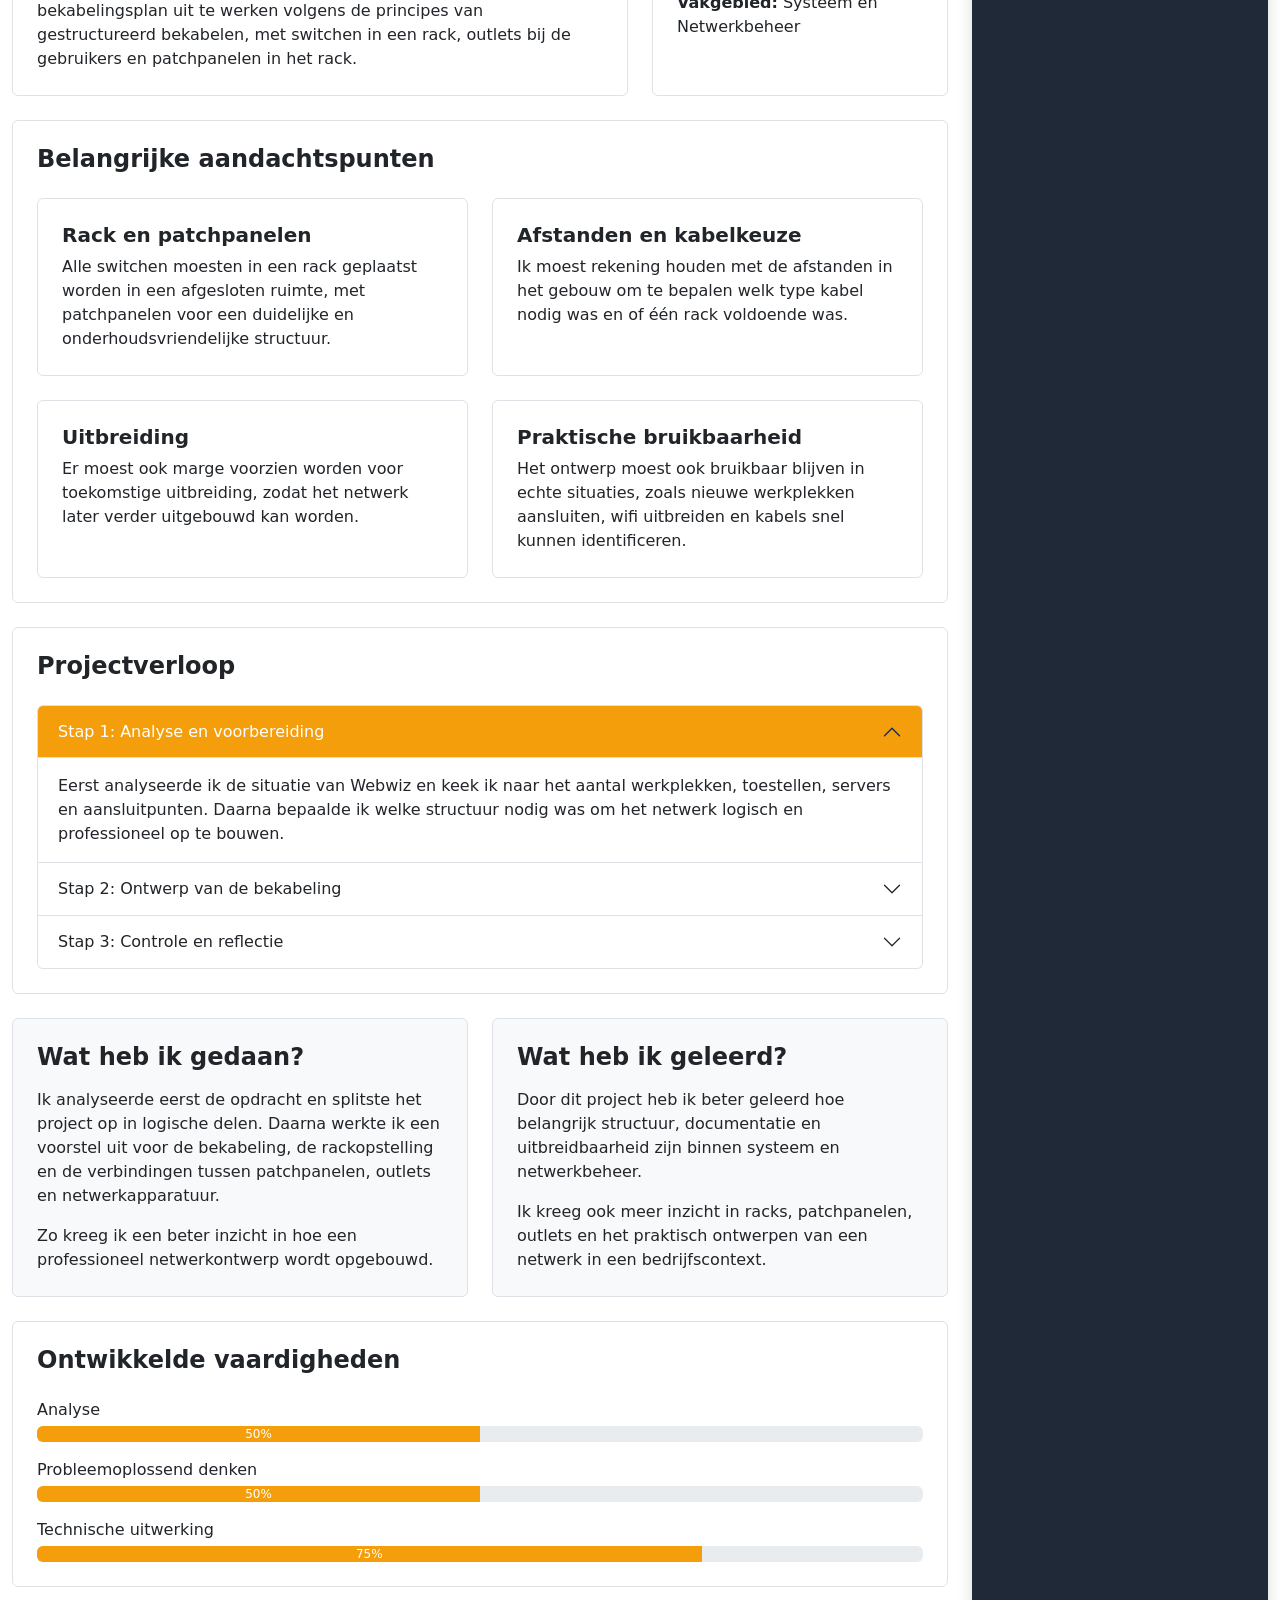
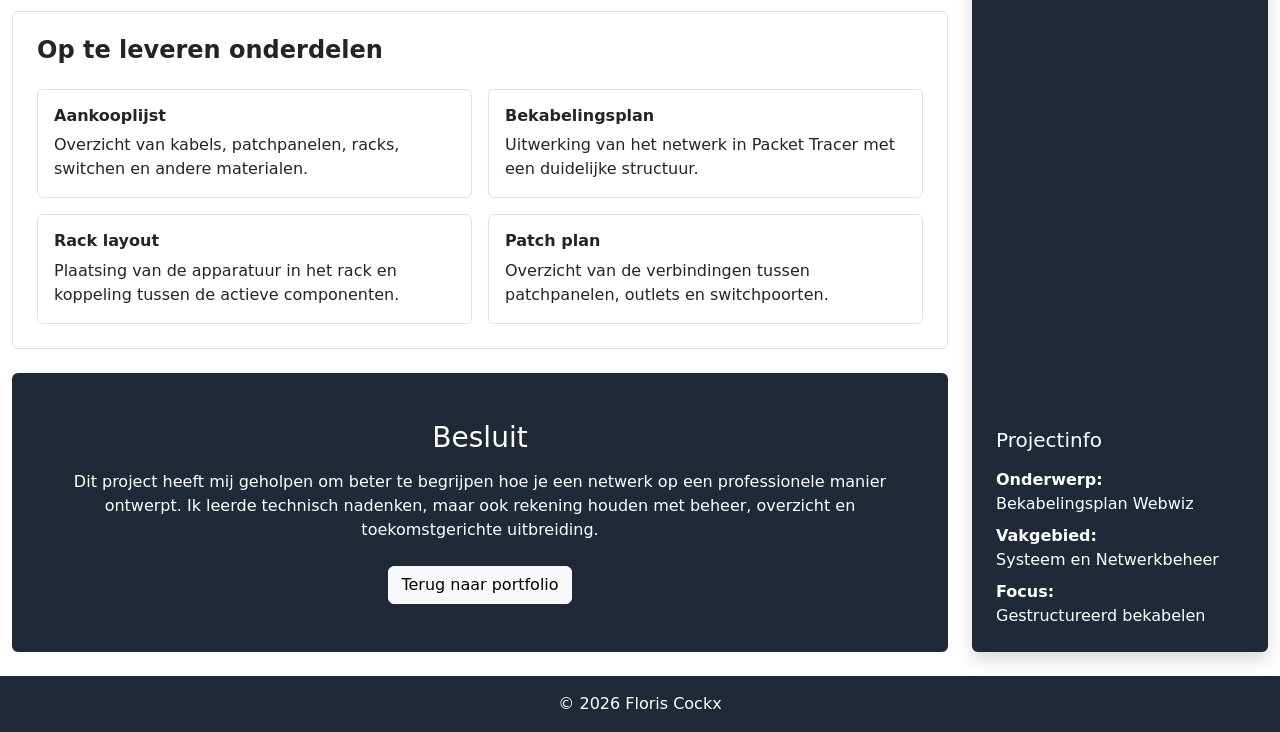
==== commit 262d261e: "laatste" ====
--- a/bekabelingsplan.html
+++ b/bekabelingsplan.html
@@ -7,7 +7,7 @@
     <!-- version egde --> 
     <meta http-equiv="X-UA-Compatible" content="IE=edge">
     <meta name="viewport" content="width=device-width, initial-scale=1.0">
-    <title>bekabelingsplan | Portfolio Floris Cockx</title>
+    <title>Bekabelingsplan | Portfolio Floris Cockx</title>
     <!--Reset css copy paste-->
     <link rel="stylesheet" href="css/reset.css">
     <!-- Bootstrap CSS -->
@@ -20,7 +20,7 @@
       integrity="sha384-YvpcrYf0tY3lHB60NNkmXc5s9fDVZLESaAA55NDzOxhy9GkcIdslK1eN7N6jIeHz" crossorigin="anonymous" defer>
     </script>
     <!-- script voor de huidige jaar -->
-    <script src="Js/script.js" defer></script>
+    <script src="js/script-jaar.js" defer></script>
     <!-- eigen geschreven css voor jouw html-bestand -->
     <link rel="stylesheet" href="css/style.css">
 </head>
@@ -50,13 +50,13 @@
                   Portfolio
                 </a>
                 <ul class="dropdown-menu">
-                  <li><a class="dropdown-item" href="portfolio.html">Alle projecten</a></li>
-                  <li><a class="dropdown-item active" aria-current="page" href="bekabelingsplan.html">Bekabelingsplan</a></li>
-                  <li><a class="dropdown-item" href="project2.html">Project 2</a></li>
-                  <li><a class="dropdown-item" href="project3.html">Project 3</a></li>
-                  <li><a class="dropdown-item" href="project4.html">Project 4</a></li>
-                  <li><a class="dropdown-item" href="project5.html">Project 5</a></li>
-                  <li><a class="dropdown-item" href="project6.html">Project 6</a></li>
+                  <li><a class="dropdown-item" href="portfolio.html">alle projecten</a></li>
+                  <li><a class="dropdown-item active" aria-current="page" href="bekabelingsplan.html">bekabelingsplan</a></li>
+                  <li><a class="dropdown-item" href="magnum_opus1.html">magnum opus 1</a></li>
+                  <li><a class="dropdown-item" href="topdesign.html">topdesign</a></li>
+                  <li><a class="dropdown-item" href="scripting.html">scripting project</a></li>
+                  <li><a class="dropdown-item" href="magnum_opus2.html">magnum opus 2</a></li>
+                  <li><a class="dropdown-item" href="createch.html">createch</a></li>
                 </ul>
               </li>
 
@@ -64,11 +64,6 @@
                 <a class="nav-link" href="contact.html">Contact</a>
               </li>
             </ul>
-
-            <form class="d-flex mt-3 mt-lg-0" role="search">
-              <input class="form-control me-2" type="search" placeholder="Zoeken" aria-label="Zoeken">
-              <button class="btn btn-outline-light" type="submit">Zoek</button>
-            </form>
           </section>
         </section>
       </nav>
@@ -93,8 +88,10 @@
           </section>
 
           <section class="bg-white rounded p-4 mb-4 border">
-            <img src="assets/images/bekabelingsplan.jpg" alt="Bekabelingsplan"
-              class="img-fluid rounded w-100 mb-4 project-foto">
+            <figure>
+              <img src="assets/images/bekabelingsplan.jpg" alt="Bekabelingsplan" class="img-fluid rounded w-100 mb-2 project-foto">
+              <figcaption class="text-muted small">Bron: eigen afbeelding</figcaption>
+            </figure>
 
             <section class="row g-4" id="projectoverzicht">
               <article class="col-md-4">
@@ -360,11 +357,11 @@
 
             <ul class="list-unstyled mb-4">
               <li class="mb-2"><a href="bekabelingsplan.html" class="text-white text-decoration-none fw-bold">bekabelingsplan</a></li>
-              <li class="mb-2"><a href="project2.html" class="text-white text-decoration-none">Project 2</a></li>
-              <li class="mb-2"><a href="project3.html" class="text-white text-decoration-none">Project 3</a></li>
-              <li class="mb-2"><a href="project4.html" class="text-white text-decoration-none">Project 4</a></li>
-              <li class="mb-2"><a href="project5.html" class="text-white text-decoration-none">Project 5</a></li>
-              <li class="mb-0"><a href="project6.html" class="text-white text-decoration-none">Project 6</a></li>
+              <li class="mb-2"><a href="magnum_opus1.html" class="text-white text-decoration-none">Magnum Opus 1</a></li>
+              <li class="mb-2"><a href="topdesign.html" class="text-white text-decoration-none">TopDesign</a></li>
+              <li class="mb-2"><a href="scripting.html" class="text-white text-decoration-none">Scripting Project</a></li>
+              <li class="mb-2"><a href="magnum_opus2.html" class="text-white text-decoration-none">Magnum Opus 2</a></li>
+              <li class="mb-0"><a href="createch.html" class="text-white text-decoration-none">CreaTech</a></li>
             </ul>
 
             <section class="mt-auto">
@@ -380,7 +377,7 @@
     </main>
 
     <footer class="header-kleur text-white text-center py-3">
-      <p class="mb-0">&copy; <span id="year"></span> Portfolio</p>
+      <p class="sticky-bottom text-center mb-0">&copy; <span id="year"></span> Floris Cockx</p>
     </footer>
 </body>
 </html>
--- a/css/style.css
+++ b/css/style.css
@@ -38,4 +38,28 @@
 
 #projectoverzicht {
     scroll-margin-top: 120px;
+}
+
+#map {
+    height: 300px;
+}
+
+.accordion-button:not(.collapsed) {
+  background-color: #f59e0b;
+  color: white;
+}
+
+.accordion-button:focus {
+  box-shadow: none;
+  border-color: #f59e0b;
+}
+
+.progress-bar {
+  background-color: #f59e0b; 
+}
+
+.dropdown-item.active,
+.dropdown-item:active {
+    background-color: #f59e0b;
+    color: white;
 }
